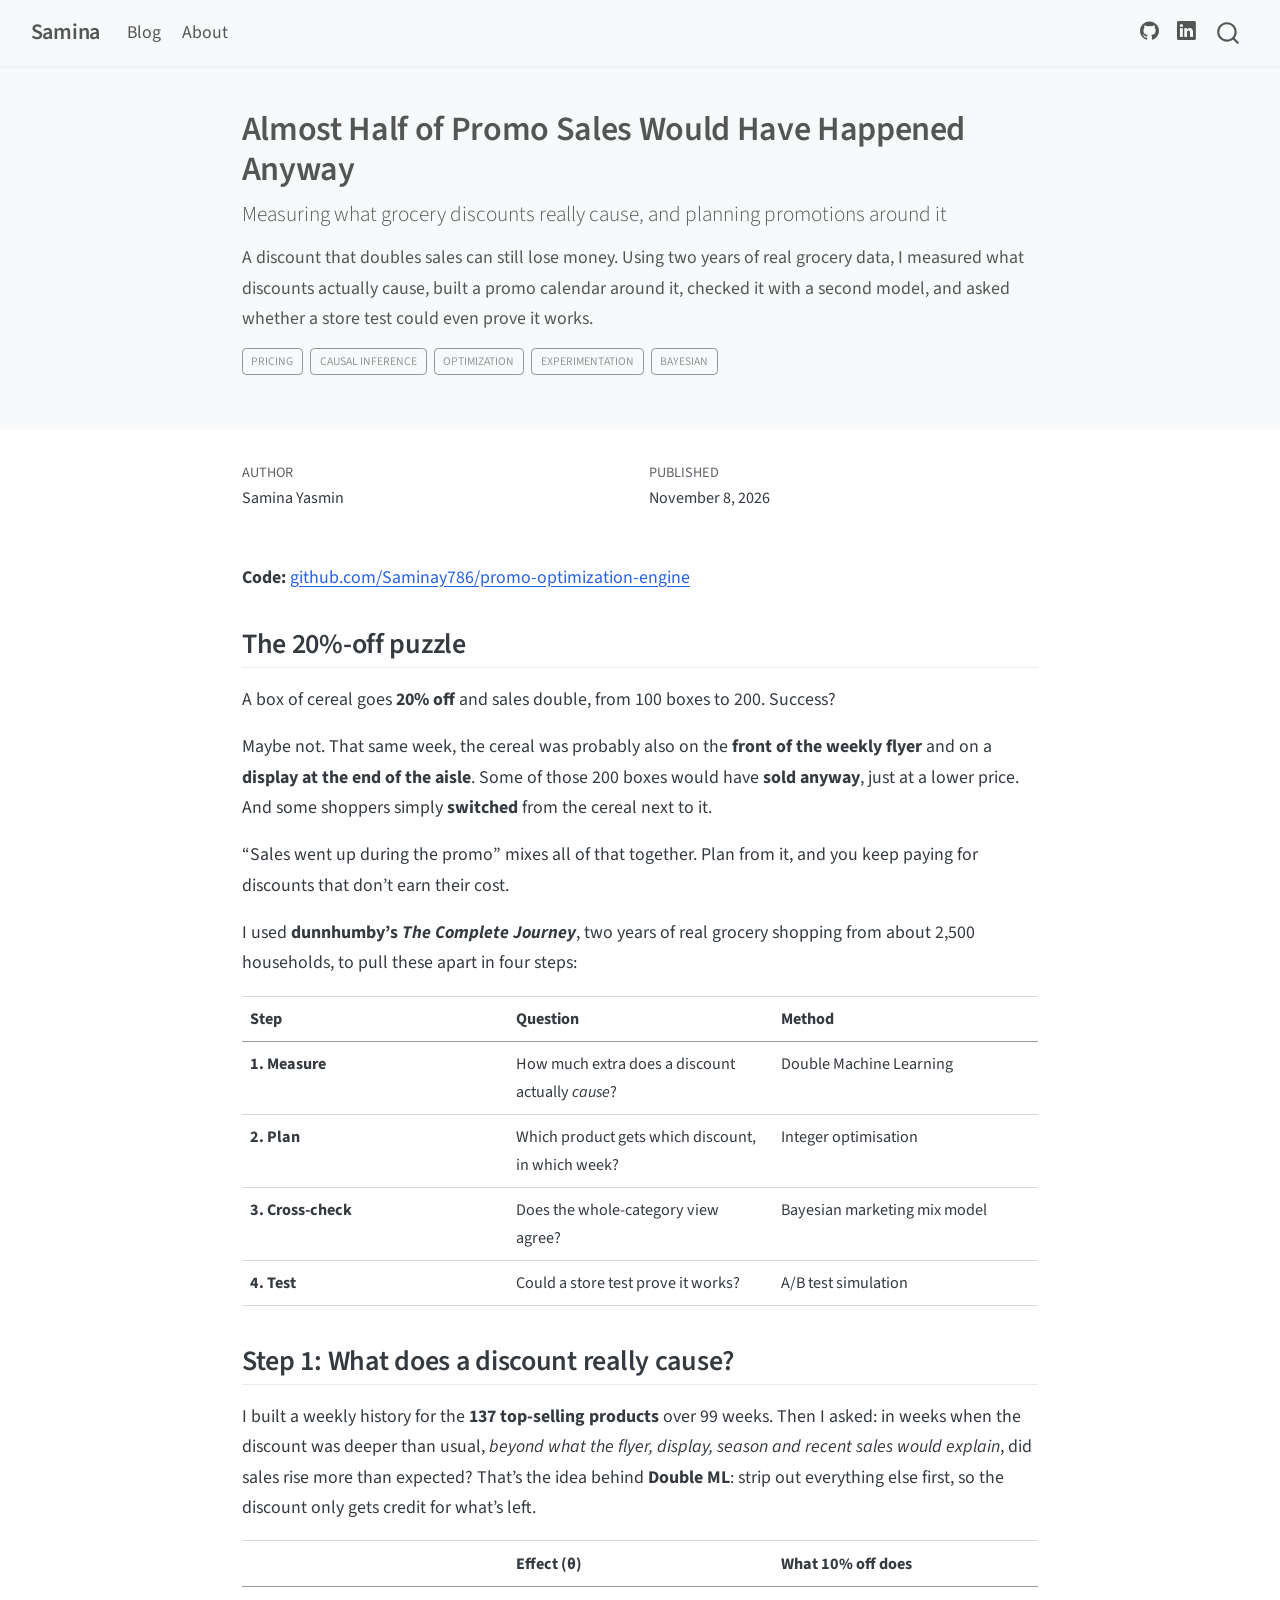
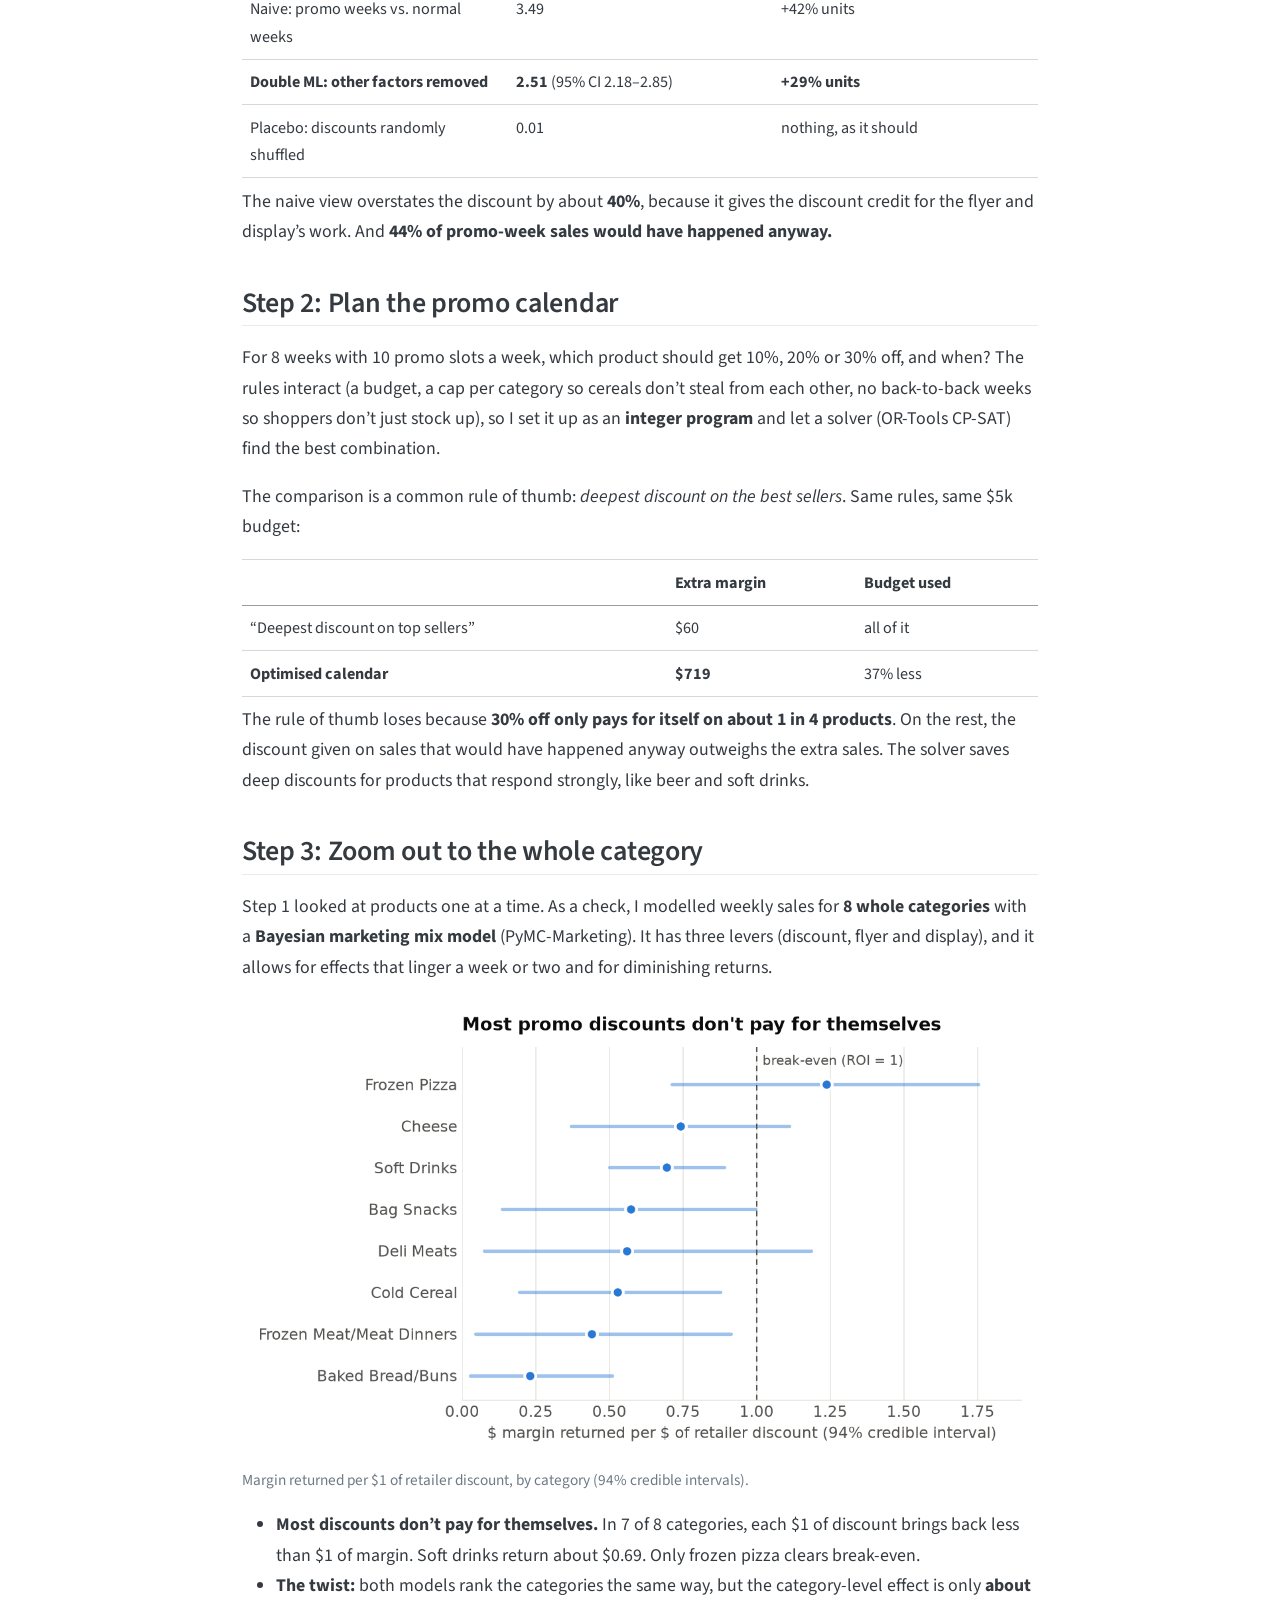
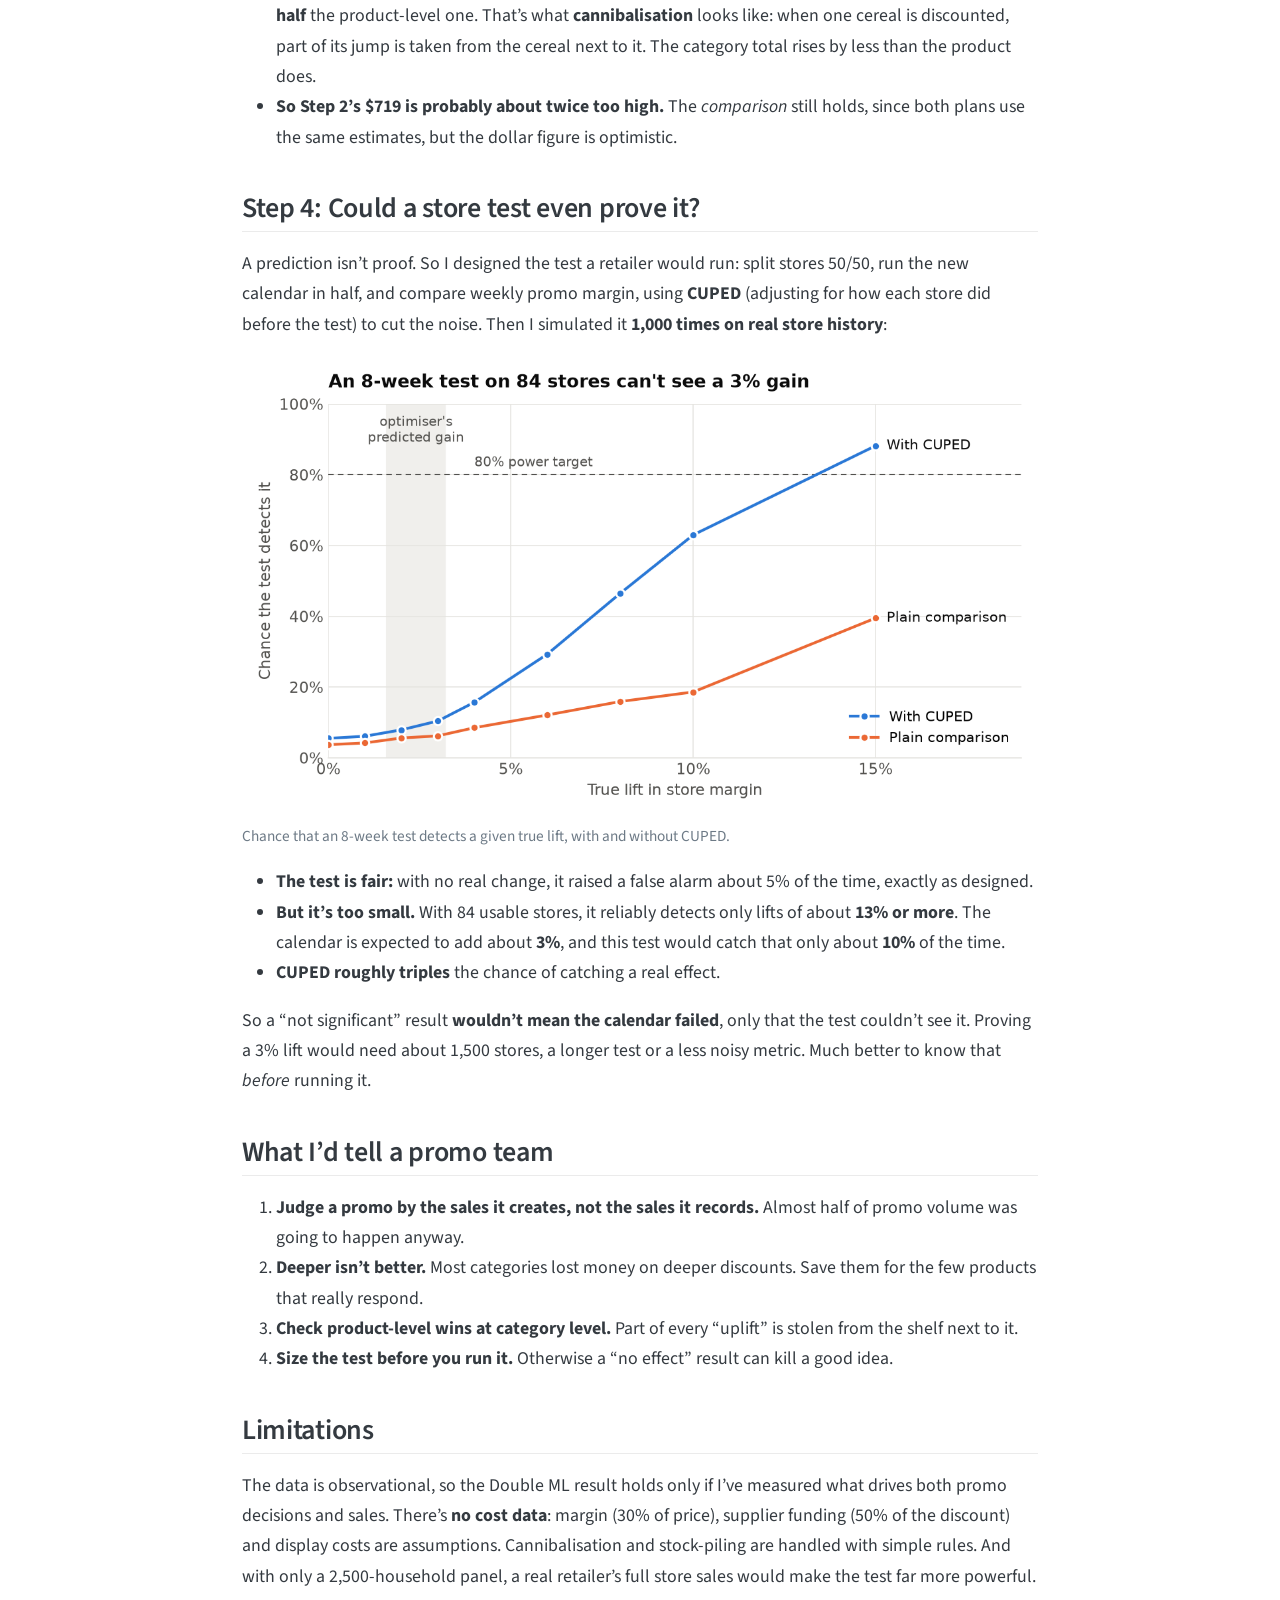
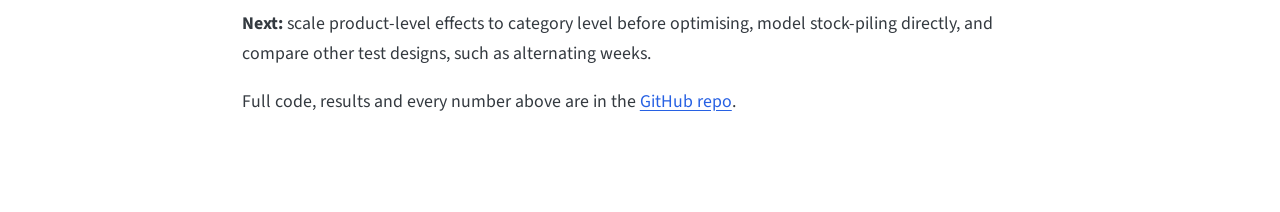
==== posts/2026-11-08-promo-sales-that-would-happen-anyway/index.html @ 78a58032 "Built site for gh-pages" ====
<!DOCTYPE html>
<html xmlns="http://www.w3.org/1999/xhtml" lang="en" xml:lang="en"><head>

<meta charset="utf-8">
<meta name="generator" content="quarto-1.11.9">

<meta name="viewport" content="width=device-width, initial-scale=1.0, user-scalable=yes">

<meta name="author" content="Samina Yasmin">
<meta name="dcterms.date" content="2026-11-08">
<meta name="description" content="A discount that doubles sales can still lose money. Using two years of real grocery data, I measured what discounts actually cause, built a promo calendar around it, checked it with a second model, and asked whether a store test could even prove it works.">

<title>Almost Half of Promo Sales Would Have Happened Anyway – Samina</title>
<style>
/* Default styles provided by pandoc.
** See https://pandoc.org/MANUAL.html#variables-for-html for config info.
*/
span.smallcaps{font-variant: small-caps;}
div.columns{display: flex; gap: 1.5em;}
div.column{flex: auto;}
@media screen {
div.columns{gap: min(4vw, 1.5em);}
div.column{overflow-x: auto;}
}
div.hanging-indent{margin-left: 1.5em; text-indent: -1.5em;}
ul.task-list{list-style: none;}
ul.task-list li input[type="checkbox"] {
  width: 0.8em;
  margin: 0 0.8em 0.2em -1em; /* quarto-specific, see https://github.com/quarto-dev/quarto-cli/issues/4556 */ 
  vertical-align: middle;
}
</style>


<script src="../../site_libs/quarto-nav/quarto-nav.js"></script>
<script src="../../site_libs/quarto-nav/headroom.min.js"></script>
<script src="../../site_libs/clipboard/clipboard.min.js"></script>
<script src="../../site_libs/quarto-search/autocomplete.umd.js"></script>
<script src="../../site_libs/quarto-search/fuse.min.js"></script>
<script src="../../site_libs/quarto-search/quarto-search.js"></script>
<meta name="quarto:offset" content="../../">
<script src="../../site_libs/quarto-html/quarto.js" type="module"></script>
<script src="../../site_libs/quarto-html/tabsets/tabsets.js" type="module"></script>
<script src="../../site_libs/quarto-html/scrollable-regions/scrollable-regions.js" type="module"></script>
<script src="../../site_libs/quarto-html/popper.min.js"></script>
<script src="../../site_libs/quarto-html/tippy.umd.min.js"></script>
<script src="../../site_libs/quarto-html/anchor.min.js"></script>
<link href="../../site_libs/quarto-html/tippy.css" rel="stylesheet">
<link href="../../site_libs/quarto-html/quarto-syntax-highlighting-63b5708e65d6cd79cd7618c58d0c21e7.css" rel="stylesheet" id="quarto-text-highlighting-styles">
<script src="../../site_libs/bootstrap/bootstrap.min.js"></script>
<link href="../../site_libs/bootstrap/bootstrap-icons.css" rel="stylesheet">
<link href="../../site_libs/bootstrap/bootstrap-48eea8e06ff06eb442a2daacfce5ac08.min.css" rel="stylesheet" append-hash="true" id="quarto-bootstrap" data-mode="light">
<script id="quarto-search-options" type="application/json">{
  "location": "navbar",
  "copy-button": false,
  "collapse-after": 3,
  "panel-placement": "end",
  "type": "overlay",
  "limit": 50,
  "keyboard-shortcut": [
    "f",
    "/",
    "s"
  ],
  "show-item-context": false,
  "language": {
    "search-no-results-text": "No results",
    "search-matching-documents-text": "matching documents",
    "search-copy-link-title": "Copy link to search",
    "search-hide-matches-text": "Hide additional matches",
    "search-more-match-text": "more match in this document",
    "search-more-matches-text": "more matches in this document",
    "search-clear-button-title": "Clear",
    "search-text-placeholder": "",
    "search-detached-cancel-button-title": "Cancel",
    "search-submit-button-title": "Submit",
    "search-label": "Search"
  }
}</script>


<link rel="stylesheet" href="../../styles.css">
</head>

<body class="nav-fixed fullcontent quarto-light"><a id="quarto-skip-link" class="visually-hidden-focusable" href="#quarto-document-content">Skip to main content</a>

<div id="quarto-search-results"></div>
  <header id="quarto-header" class="headroom fixed-top quarto-banner">
    <nav class="navbar navbar-expand-lg " data-bs-theme="dark" aria-label="Site">
      <div class="navbar-container container-fluid">
      <div class="navbar-brand-container mx-auto">
    <a class="navbar-brand" href="../../index.html">
    <span class="navbar-title">Samina</span>
    </a>
  </div>
          <button class="navbar-toggler" type="button" data-bs-toggle="collapse" data-bs-target="#navbarCollapse" aria-controls="navbarCollapse" aria-expanded="false" aria-label="Toggle navigation" onclick="if (window.quartoToggleHeadroom) { window.quartoToggleHeadroom(); }">
  <span class="navbar-toggler-icon"></span>
</button>
          <div class="collapse navbar-collapse" id="navbarCollapse">
            <ul class="navbar-nav navbar-nav-scroll me-auto">
  <li class="nav-item">
    <a class="nav-link" href="../../index.html"> 
<span class="menu-text">Blog</span></a>
  </li>  
  <li class="nav-item">
    <a class="nav-link" href="../../about.html"> 
<span class="menu-text">About</span></a>
  </li>  
</ul>
            <ul class="navbar-nav navbar-nav-scroll ms-auto">
  <li class="nav-item compact">
    <a class="nav-link" href="https://github.com/Saminay786"> <i class="bi bi-github" role="img">
</i> 
<span class="menu-text"></span></a>
  </li>  
  <li class="nav-item compact">
    <a class="nav-link" href="https://www.linkedin.com/in/samina-yasmin-800a2614a/"> <i class="bi bi-linkedin" role="img">
</i> 
<span class="menu-text"></span></a>
  </li>  
</ul>
          </div> <!-- /navcollapse -->
            <div class="quarto-navbar-tools">
</div>
            <div id="quarto-search" class="" title="Search"></div>
      </div> <!-- /container-fluid -->
    </nav>
</header>
<!-- content -->
<header id="title-block-header" class="quarto-title-block default page-columns page-full">
  <div class="quarto-title-banner page-columns page-full">
    <div class="quarto-title column-body">
      <h1 class="title">Almost Half of Promo Sales Would Have Happened Anyway</h1>
            <p class="subtitle lead">Measuring what grocery discounts really cause, and planning promotions around it</p>
                  <div>
        <div class="description">
          A discount that doubles sales can still lose money. Using two years of real grocery data, I measured what discounts actually cause, built a promo calendar around it, checked it with a second model, and asked whether a store test could even prove it works.
        </div>
      </div>
                          <div class="quarto-categories">
                <div class="quarto-category">pricing</div>
                <div class="quarto-category">causal inference</div>
                <div class="quarto-category">optimization</div>
                <div class="quarto-category">experimentation</div>
                <div class="quarto-category">Bayesian</div>
              </div>
                  </div>
  </div>
    
  
  <div class="quarto-title-meta">

      <div>
      <div class="quarto-title-meta-heading">Author</div>
      <div class="quarto-title-meta-contents">
               <p>Samina Yasmin </p>
            </div>
    </div>
      
      <div>
      <div class="quarto-title-meta-heading">Published</div>
      <div class="quarto-title-meta-contents">
        <p class="date">November 8, 2026</p>
      </div>
    </div>
    
      
    </div>
    
  
  </header><div id="quarto-content" class="quarto-container page-columns page-rows-contents page-layout-article page-navbar">
<!-- sidebar -->
<!-- margin-sidebar -->
    
<!-- main -->
<main class="content quarto-banner-title-block" id="quarto-document-content" tabindex="-1">





<p><strong>Code:</strong> <a href="https://github.com/Saminay786/promo-optimization-engine">github.com/Saminay786/promo-optimization-engine</a></p>
<section id="the-20-off-puzzle" class="level2">
<h2 class="anchored" data-anchor-id="the-20-off-puzzle">The 20%-off puzzle</h2>
<p>A box of cereal goes <strong>20% off</strong> and sales double, from 100 boxes to 200. Success?</p>
<p>Maybe not. That same week, the cereal was probably also on the <strong>front of the weekly flyer</strong> and on a <strong>display at the end of the aisle</strong>. Some of those 200 boxes would have <strong>sold anyway</strong>, just at a lower price. And some shoppers simply <strong>switched</strong> from the cereal next to it.</p>
<p>“Sales went up during the promo” mixes all of that together. Plan from it, and you keep paying for discounts that don’t earn their cost.</p>
<p>I used <strong>dunnhumby’s <em>The Complete Journey</em></strong>, two years of real grocery shopping from about 2,500 households, to pull these apart in four steps:</p>
<table class="caption-top table">
<colgroup>
<col style="width: 33%">
<col style="width: 33%">
<col style="width: 33%">
</colgroup>
<thead>
<tr class="header">
<th>Step</th>
<th>Question</th>
<th>Method</th>
</tr>
</thead>
<tbody>
<tr class="odd">
<td><strong>1. Measure</strong></td>
<td>How much extra does a discount actually <em>cause</em>?</td>
<td>Double Machine Learning</td>
</tr>
<tr class="even">
<td><strong>2. Plan</strong></td>
<td>Which product gets which discount, in which week?</td>
<td>Integer optimisation</td>
</tr>
<tr class="odd">
<td><strong>3. Cross-check</strong></td>
<td>Does the whole-category view agree?</td>
<td>Bayesian marketing mix model</td>
</tr>
<tr class="even">
<td><strong>4. Test</strong></td>
<td>Could a store test prove it works?</td>
<td>A/B test simulation</td>
</tr>
</tbody>
</table>
</section>
<section id="step-1-what-does-a-discount-really-cause" class="level2">
<h2 class="anchored" data-anchor-id="step-1-what-does-a-discount-really-cause">Step 1: What does a discount really cause?</h2>
<p>I built a weekly history for the <strong>137 top-selling products</strong> over 99 weeks. Then I asked: in weeks when the discount was deeper than usual, <em>beyond what the flyer, display, season and recent sales would explain</em>, did sales rise more than expected? That’s the idea behind <strong>Double ML</strong>: strip out everything else first, so the discount only gets credit for what’s left.</p>
<table class="caption-top table">
<colgroup>
<col style="width: 33%">
<col style="width: 33%">
<col style="width: 33%">
</colgroup>
<thead>
<tr class="header">
<th></th>
<th>Effect (θ)</th>
<th>What 10% off does</th>
</tr>
</thead>
<tbody>
<tr class="odd">
<td>Naive: promo weeks vs.&nbsp;normal weeks</td>
<td>3.49</td>
<td>+42% units</td>
</tr>
<tr class="even">
<td><strong>Double ML: other factors removed</strong></td>
<td><strong>2.51</strong> (95% CI 2.18–2.85)</td>
<td><strong>+29% units</strong></td>
</tr>
<tr class="odd">
<td>Placebo: discounts randomly shuffled</td>
<td>0.01</td>
<td>nothing, as it should</td>
</tr>
</tbody>
</table>
<p>The naive view overstates the discount by about <strong>40%</strong>, because it gives the discount credit for the flyer and display’s work. And <strong>44% of promo-week sales would have happened anyway.</strong></p>
</section>
<section id="step-2-plan-the-promo-calendar" class="level2">
<h2 class="anchored" data-anchor-id="step-2-plan-the-promo-calendar">Step 2: Plan the promo calendar</h2>
<p>For 8 weeks with 10 promo slots a week, which product should get 10%, 20% or 30% off, and when? The rules interact (a budget, a cap per category so cereals don’t steal from each other, no back-to-back weeks so shoppers don’t just stock up), so I set it up as an <strong>integer program</strong> and let a solver (OR-Tools CP-SAT) find the best combination.</p>
<p>The comparison is a common rule of thumb: <em>deepest discount on the best sellers</em>. Same rules, same $5k budget:</p>
<table class="caption-top table">
<thead>
<tr class="header">
<th></th>
<th>Extra margin</th>
<th>Budget used</th>
</tr>
</thead>
<tbody>
<tr class="odd">
<td>“Deepest discount on top sellers”</td>
<td>$60</td>
<td>all of it</td>
</tr>
<tr class="even">
<td><strong>Optimised calendar</strong></td>
<td><strong>$719</strong></td>
<td>37% less</td>
</tr>
</tbody>
</table>
<p>The rule of thumb loses because <strong>30% off only pays for itself on about 1 in 4 products</strong>. On the rest, the discount given on sales that would have happened anyway outweighs the extra sales. The solver saves deep discounts for products that respond strongly, like beer and soft drinks.</p>
</section>
<section id="step-3-zoom-out-to-the-whole-category" class="level2">
<h2 class="anchored" data-anchor-id="step-3-zoom-out-to-the-whole-category">Step 3: Zoom out to the whole category</h2>
<p>Step 1 looked at products one at a time. As a check, I modelled weekly sales for <strong>8 whole categories</strong> with a <strong>Bayesian marketing mix model</strong> (PyMC-Marketing). It has three levers (discount, flyer and display), and it allows for effects that linger a week or two and for diminishing returns.</p>
<div class="quarto-figure quarto-figure-center">
<figure class="figure">
<p><img src="discount-roi.png" class="img-fluid figure-img" alt="Dot-and-interval chart of discount ROI for 8 grocery categories. Only frozen pizza has a mean above the break-even line of 1 (1.24); the others range from 0.23 for bread to 0.74 for cheese."></p>
<figcaption>Margin returned per $1 of retailer discount, by category (94% credible intervals).</figcaption>
</figure>
</div>
<ul>
<li><strong>Most discounts don’t pay for themselves.</strong> In 7 of 8 categories, each $1 of discount brings back less than $1 of margin. Soft drinks return about $0.69. Only frozen pizza clears break-even.</li>
<li><strong>The twist:</strong> both models rank the categories the same way, but the category-level effect is only <strong>about half</strong> the product-level one. That’s what <strong>cannibalisation</strong> looks like: when one cereal is discounted, part of its jump is taken from the cereal next to it. The category total rises by less than the product does.</li>
<li><strong>So Step 2’s $719 is probably about twice too high.</strong> The <em>comparison</em> still holds, since both plans use the same estimates, but the dollar figure is optimistic.</li>
</ul>
</section>
<section id="step-4-could-a-store-test-even-prove-it" class="level2">
<h2 class="anchored" data-anchor-id="step-4-could-a-store-test-even-prove-it">Step 4: Could a store test even prove it?</h2>
<p>A prediction isn’t proof. So I designed the test a retailer would run: split stores 50/50, run the new calendar in half, and compare weekly promo margin, using <strong>CUPED</strong> (adjusting for how each store did before the test) to cut the noise. Then I simulated it <strong>1,000 times on real store history</strong>:</p>
<div class="quarto-figure quarto-figure-center">
<figure class="figure">
<p><img src="test-power.png" class="img-fluid figure-img" alt="Line chart of test power versus true lift. With CUPED, power rises from 5% at no lift to 63% at 10% and 88% at 15%; without CUPED it only reaches 40% at 15%. The optimiser's predicted gain of 1.6 to 3.2% sits where power is about 10%."></p>
<figcaption>Chance that an 8-week test detects a given true lift, with and without CUPED.</figcaption>
</figure>
</div>
<ul>
<li><strong>The test is fair:</strong> with no real change, it raised a false alarm about 5% of the time, exactly as designed.</li>
<li><strong>But it’s too small.</strong> With 84 usable stores, it reliably detects only lifts of about <strong>13% or more</strong>. The calendar is expected to add about <strong>3%</strong>, and this test would catch that only about <strong>10%</strong> of the time.</li>
<li><strong>CUPED roughly triples</strong> the chance of catching a real effect.</li>
</ul>
<p>So a “not significant” result <strong>wouldn’t mean the calendar failed</strong>, only that the test couldn’t see it. Proving a 3% lift would need about 1,500 stores, a longer test or a less noisy metric. Much better to know that <em>before</em> running it.</p>
</section>
<section id="what-id-tell-a-promo-team" class="level2">
<h2 class="anchored" data-anchor-id="what-id-tell-a-promo-team">What I’d tell a promo team</h2>
<ol type="1">
<li><strong>Judge a promo by the sales it creates, not the sales it records.</strong> Almost half of promo volume was going to happen anyway.</li>
<li><strong>Deeper isn’t better.</strong> Most categories lost money on deeper discounts. Save them for the few products that really respond.</li>
<li><strong>Check product-level wins at category level.</strong> Part of every “uplift” is stolen from the shelf next to it.</li>
<li><strong>Size the test before you run it.</strong> Otherwise a “no effect” result can kill a good idea.</li>
</ol>
</section>
<section id="limitations" class="level2">
<h2 class="anchored" data-anchor-id="limitations">Limitations</h2>
<p>The data is observational, so the Double ML result holds only if I’ve measured what drives both promo decisions and sales. There’s <strong>no cost data</strong>: margin (30% of price), supplier funding (50% of the discount) and display costs are assumptions. Cannibalisation and stock-piling are handled with simple rules. And with only a 2,500-household panel, a real retailer’s full store sales would make the test far more powerful.</p>
<p><strong>Next:</strong> scale product-level effects to category level before optimising, model stock-piling directly, and compare other test designs, such as alternating weeks.</p>
<p>Full code, results and every number above are in the <a href="https://github.com/Saminay786/promo-optimization-engine">GitHub repo</a>.</p>


</section>

</main> <!-- /main -->
<script id="quarto-html-after-body" type="application/javascript">
  window.document.addEventListener("DOMContentLoaded", function (event) {
    const icon = "";
    const anchorJS = new window.AnchorJS();
    anchorJS.options = {
      placement: 'right',
      icon: icon
    };
    anchorJS.add('.anchored');
    const isCodeAnnotation = (el) => {
      for (const clz of el.classList) {
        if (clz.startsWith('code-annotation-')) {                     
          return true;
        }
      }
      return false;
    }
    const onCopySuccess = function(e) {
      // button target
      const button = e.trigger;
      // don't keep focus
      button.blur();
      // flash "checked"
      button.classList.add('code-copy-button-checked');
      var currentTitle = button.getAttribute("title");
      button.setAttribute("title", "Copied!");
      let tooltip;
      if (window.bootstrap) {
        button.setAttribute("data-bs-toggle", "tooltip");
        button.setAttribute("data-bs-placement", "left");
        button.setAttribute("data-bs-title", "Copied!");
        tooltip = new bootstrap.Tooltip(button, 
          { trigger: "manual", 
            customClass: "code-copy-button-tooltip",
            offset: [0, -8]});
        tooltip.show();    
      }
      setTimeout(function() {
        if (tooltip) {
          tooltip.hide();
          button.removeAttribute("data-bs-title");
          button.removeAttribute("data-bs-toggle");
          button.removeAttribute("data-bs-placement");
        }
        button.setAttribute("title", currentTitle);
        button.classList.remove('code-copy-button-checked');
      }, 1000);
      // clear code selection
      e.clearSelection();
    }
    const getTextToCopy = function(trigger) {
      const outerScaffold = trigger.parentElement.cloneNode(true);
      const codeEl = outerScaffold.querySelector('code');
      for (const childEl of codeEl.children) {
        if (isCodeAnnotation(childEl)) {
          childEl.remove();
        }
      }
      return codeEl.innerText;
    }
    const clipboard = new window.ClipboardJS('.code-copy-button:not([data-in-quarto-modal])', {
      text: getTextToCopy
    });
    clipboard.on('success', onCopySuccess);
    if (window.document.getElementById('quarto-embedded-source-code-modal')) {
      const clipboardModal = new window.ClipboardJS('.code-copy-button[data-in-quarto-modal]', {
        text: getTextToCopy,
        container: window.document.getElementById('quarto-embedded-source-code-modal')
      });
      clipboardModal.on('success', onCopySuccess);
    }
      var localhostRegex = new RegExp(/^(?:http|https):\/\/localhost\:?[0-9]*\//);
      var mailtoRegex = new RegExp(/^mailto:/);
        var filterRegex = new RegExp("https:\/\/saminay786\.github\.io");
      var isInternal = (href) => {
          return filterRegex.test(href) || localhostRegex.test(href) || mailtoRegex.test(href);
      }
      // Inspect non-navigation links and adorn them if external
      window.quartoDecorateExternalLinks = function (root) {
     var links = (root || window.document).querySelectorAll('a[href]:not(.nav-link):not(.navbar-brand):not(.toc-action):not(.sidebar-link):not(.sidebar-item-toggle):not(.pagination-link):not(.no-external):not([aria-hidden]):not(.dropdown-item):not(.quarto-navigation-tool):not(.about-link)');
      for (var i=0; i<links.length; i++) {
        const link = links[i];
        if (!isInternal(link.href)) {
          // undo the damage that might have been done by quarto-nav.js in the case of
          // links that we want to consider external
          if (link.dataset.originalHref !== undefined) {
            link.href = link.dataset.originalHref;
          }
          if (!link.classList.contains('no-external-icon')) {
          }
        }
      }
      };
      window.quartoDecorateExternalLinks(window.document);
    // Esc closes the popup (WCAG 1.4.13) and focus leaving both trigger and
    // popup closes it (WCAG 2.4.11); tippy handles neither for interactive popups.
    const hideOnEscAndFocusOut = {
      name: 'hideOnEscAndFocusOut',
      defaultValue: true,
      fn(instance) {
        const dismiss = () => {
          // A show scheduled by the trigger delay would otherwise reopen it
          instance.clearDelayTimeouts();
          instance.hide();
        };
        const onKeyDown = (event) => {
          if (event.key !== 'Escape') {
            return;
          }
          // Keep Esc from also reaching page handlers (e.g. reveal.js overview),
          // except an open reveal.js slide menu, which Esc should close too.
          // The menu handles keys only when its keyboard option is on.
          const menuHandlesEsc = window.Reveal?.getPlugin?.('menu')?.isOpen() &&
            window.Reveal.getConfig().menu?.keyboard !== false;
          if (!menuHandlesEsc) {
            event.stopPropagation();
          }
          if (instance.popper.contains(window.document.activeElement)) {
            // Disabled while refocusing so the focus trigger does not reopen it
            instance.disable();
            instance.reference.focus();
            instance.enable();
          }
          dismiss();
        };
        const onFocusOut = (event) => {
          const target = event.relatedTarget;
          if (target && !instance.reference.contains(target) &&
              !instance.popper.contains(target)) {
            dismiss();
          }
        };
        // On the trigger too: a click trigger (code-annotations: select) has no
        // blur handling. Attached for the instance's lifetime so leaving the
        // trigger also cancels a show still pending on the trigger delay.
        instance.reference.addEventListener('focusout', onFocusOut);
        return {
          onShow() {
            window.document.addEventListener('keydown', onKeyDown, true);
            instance.popper.addEventListener('focusout', onFocusOut);
          },
          onHide() {
            window.document.removeEventListener('keydown', onKeyDown, true);
            instance.popper.removeEventListener('focusout', onFocusOut);
          },
          onDestroy() {
            instance.reference.removeEventListener('focusout', onFocusOut);
          },
        };
      },
    };
    function tippyHover(el, contentFn, onTriggerFn, onUntriggerFn) {
      const config = {
        allowHTML: true,
        maxWidth: 500,
        delay: 100,
        arrow: false,
        appendTo: function(el) {
            return el.parentElement;
        },
        interactive: true,
        interactiveBorder: 10,
        theme: 'quarto',
        placement: 'bottom-start',
        plugins: [hideOnEscAndFocusOut],
      };
      if (contentFn) {
        config.content = contentFn;
      }
      if (onTriggerFn) {
        config.onTrigger = onTriggerFn;
      }
      if (onUntriggerFn) {
        config.onUntrigger = onUntriggerFn;
      }
      window.tippy(el, config); 
    }
    const noterefs = window.document.querySelectorAll('a[role="doc-noteref"]');
    for (var i=0; i<noterefs.length; i++) {
      const ref = noterefs[i];
      tippyHover(ref, function() {
        // use id or data attribute instead here
        let href = ref.getAttribute('data-footnote-href') || ref.getAttribute('href');
        try { href = new URL(href).hash; } catch {}
        const id = href.replace(/^#\/?/, "");
        const note = window.document.getElementById(id);
        if (note) {
          return note.innerHTML;
        } else {
          return "";
        }
      });
    }
    const xrefs = window.document.querySelectorAll('a.quarto-xref');
    const processXRef = (id, note) => {
      // Strip column container classes
      const stripColumnClz = (el) => {
        el.classList.remove("page-full", "page-columns");
        if (el.children) {
          for (const child of el.children) {
            stripColumnClz(child);
          }
        }
      }
      stripColumnClz(note)
      if (id === null || id.startsWith('sec-')) {
        // Special case sections, only their first couple elements
        const container = document.createElement("div");
        if (note.children && note.children.length > 2) {
          container.appendChild(note.children[0].cloneNode(true));
          for (let i = 1; i < note.children.length; i++) {
            const child = note.children[i];
            if (child.tagName === "P" && child.innerText === "") {
              continue;
            } else {
              container.appendChild(child.cloneNode(true));
              break;
            }
          }
          if (window.Quarto?.typesetMath) {
            window.Quarto.typesetMath(container);
          }
          return container.innerHTML
        } else {
          if (window.Quarto?.typesetMath) {
            window.Quarto.typesetMath(note);
          }
          return note.innerHTML;
        }
      } else {
        // Remove any anchor links if they are present
        const anchorLink = note.querySelector('a.anchorjs-link');
        if (anchorLink) {
          anchorLink.remove();
        }
        if (window.Quarto?.typesetMath) {
          window.Quarto.typesetMath(note);
        }
        if (note.classList.contains("callout")) {
          return note.outerHTML;
        } else {
          return note.innerHTML;
        }
      }
    }
    for (var i=0; i<xrefs.length; i++) {
      const xref = xrefs[i];
      tippyHover(xref, undefined, function(instance) {
        instance.disable();
        let url = xref.getAttribute('href');
        let hash = undefined; 
        if (url.startsWith('#')) {
          hash = url;
        } else {
          try { hash = new URL(url).hash; } catch {}
        }
        if (hash) {
          const id = hash.replace(/^#\/?/, "");
          const note = window.document.getElementById(id);
          if (note !== null) {
            try {
              const html = processXRef(id, note.cloneNode(true));
              instance.setContent(html);
            } finally {
              instance.enable();
              instance.show();
            }
          } else {
            // See if we can fetch this
            fetch(url.split('#')[0])
            .then(res => res.text())
            .then(html => {
              const parser = new DOMParser();
              const htmlDoc = parser.parseFromString(html, "text/html");
              const note = htmlDoc.getElementById(id);
              if (note !== null) {
                const html = processXRef(id, note);
                instance.setContent(html);
              } 
            }).finally(() => {
              instance.enable();
              instance.show();
            });
          }
        } else {
          // See if we can fetch a full url (with no hash to target)
          // This is a special case and we should probably do some content thinning / targeting
          fetch(url)
          .then(res => res.text())
          .then(html => {
            const parser = new DOMParser();
            const htmlDoc = parser.parseFromString(html, "text/html");
            const note = htmlDoc.querySelector('main.content');
            if (note !== null) {
              // This should only happen for chapter cross references
              // (since there is no id in the URL)
              // remove the first header
              if (note.children.length > 0 && note.children[0].tagName === "HEADER") {
                note.children[0].remove();
              }
              const html = processXRef(null, note);
              instance.setContent(html);
            } 
          }).finally(() => {
            instance.enable();
            instance.show();
          });
        }
      }, function(instance) {
      });
    }
        let selectedAnnoteEl;
        const selectorForAnnotation = ( cell, annotation) => {
          let cellAttr = 'data-code-cell="' + cell + '"';
          let lineAttr = 'data-code-annotation="' +  annotation + '"';
          const selector = 'span[' + cellAttr + '][' + lineAttr + ']';
          return selector;
        }
        const selectCodeLines = (annoteEl) => {
          const doc = window.document;
          const targetCell = annoteEl.getAttribute("data-target-cell");
          const targetAnnotation = annoteEl.getAttribute("data-target-annotation");
          const annoteSpan = window.document.querySelector(selectorForAnnotation(targetCell, targetAnnotation));
          const lines = annoteSpan.getAttribute("data-code-lines").split(",");
          const lineIds = lines.map((line) => {
            return targetCell + "-" + line;
          })
          // Each band is positioned against its own containing block, which is
          // not the offsetParent of the lines, so place it from client rects.
          const placeBand = (band, firstEl, lastEl, codeBlock) => {
            const container = band.offsetParent;
            if (container === null) {
              return;
            }
            const containerRect = container.getBoundingClientRect();
            // Reveal.js scales slides with a transform, so convert client
            // pixels back to the CSS pixels of the container.
            const scale = containerRect.height / container.offsetHeight || 1;
            const firstRect = firstEl.getBoundingClientRect();
            const lastRect = lastEl.getBoundingClientRect();
            const top = (firstRect.top - containerRect.top) / scale - container.clientTop + container.scrollTop;
            const height = (lastRect.bottom - firstRect.top) / scale;
            band.style.top = top - 2 + "px";
            band.style.height = height + 4 + "px";
            if (codeBlock) {
              // Without the copy button wrapper, the containing block is wider
              // than the code block, so span the code block explicitly.
              const blockRect = codeBlock.getBoundingClientRect();
              band.style.left = (blockRect.left - containerRect.left) / scale - container.clientLeft + container.scrollLeft + "px";
              band.style.width = blockRect.width / scale + "px";
            }
          };
          if (lineIds.length > 0) {
            const el = window.document.getElementById(lineIds[0]);
            const lastEl = window.document.getElementById(lineIds[lineIds.length - 1]);
            const parent = el.parentElement.parentElement;
            // cook up a div (if necessary) and position it
            let div = window.document.getElementById("code-annotation-line-highlight");
            if (div === null) {
              div = window.document.createElement("div");
              div.setAttribute("id", "code-annotation-line-highlight");
              div.style.position = 'absolute';
              parent.appendChild(div);
            }
            placeBand(div, el, lastEl, parent.closest("div.sourceCode") || parent);
            let gutterDiv = window.document.getElementById("code-annotation-line-highlight-gutter");
            if (gutterDiv === null) {
              gutterDiv = window.document.createElement("div");
              gutterDiv.setAttribute("id", "code-annotation-line-highlight-gutter");
              gutterDiv.style.position = 'absolute';
              const codeCell = window.document.getElementById(targetCell);
              const gutter = codeCell.querySelector('.code-annotation-gutter');
              gutter.appendChild(gutterDiv);
            }
            placeBand(gutterDiv, el, lastEl);
            selectedAnnoteEl = annoteEl;
          }
        };
        const unselectCodeLines = () => {
          const elementsIds = ["code-annotation-line-highlight", "code-annotation-line-highlight-gutter"];
          elementsIds.forEach((elId) => {
            const div = window.document.getElementById(elId);
            if (div) {
              div.remove();
            }
          });
          selectedAnnoteEl = undefined;
        };
          // Handle positioning of the toggle
      window.addEventListener(
        "resize",
        throttle(() => {
          elRect = undefined;
          if (selectedAnnoteEl) {
            selectCodeLines(selectedAnnoteEl);
          }
        }, 10)
      );
      function throttle(fn, ms) {
      let throttle = false;
      let timer;
        return (...args) => {
          if(!throttle) { // first call gets through
              fn.apply(this, args);
              throttle = true;
          } else { // all the others get throttled
              if(timer) clearTimeout(timer); // cancel #2
              timer = setTimeout(() => {
                fn.apply(this, args);
                timer = throttle = false;
              }, ms);
          }
        };
      }
        // Attach click handler to the DT
        const annoteDls = window.document.querySelectorAll('dt[data-target-cell]');
        for (const annoteDlNode of annoteDls) {
          annoteDlNode.addEventListener('click', (event) => {
            const clickedEl = event.target;
            if (clickedEl !== selectedAnnoteEl) {
              unselectCodeLines();
              const activeEl = window.document.querySelector('dt[data-target-cell].code-annotation-active');
              if (activeEl) {
                activeEl.classList.remove('code-annotation-active');
              }
              selectCodeLines(clickedEl);
              clickedEl.classList.add('code-annotation-active');
            } else {
              // Unselect the line
              unselectCodeLines();
              clickedEl.classList.remove('code-annotation-active');
            }
          });
        }
    const findCites = (el) => {
      const parentEl = el.parentElement;
      if (parentEl) {
        const cites = parentEl.dataset.cites;
        if (cites) {
          return {
            el,
            cites: cites.split(' ')
          };
        } else {
          return findCites(el.parentElement)
        }
      } else {
        return undefined;
      }
    };
    var bibliorefs = window.document.querySelectorAll('a[role="doc-biblioref"]');
    for (var i=0; i<bibliorefs.length; i++) {
      const ref = bibliorefs[i];
      const citeInfo = findCites(ref);
      if (citeInfo) {
        tippyHover(citeInfo.el, function() {
          var popup = window.document.createElement('div');
          citeInfo.cites.forEach(function(cite) {
            var citeDiv = window.document.createElement('div');
            citeDiv.classList.add('hanging-indent');
            citeDiv.classList.add('csl-entry');
            var biblioDiv = window.document.getElementById('ref-' + cite);
            if (biblioDiv) {
              citeDiv.innerHTML = biblioDiv.innerHTML;
            }
            popup.appendChild(citeDiv);
          });
          return popup.innerHTML;
        });
      }
    }
  });
  </script>
  <script type="application/javascript">
  window.quartoScrollableRegionsLabels = {"code":"Scrollable code","output":"Scrollable output"};
  </script>
</div> <!-- /content -->




</body></html>
---- site_libs/quarto-html/tippy.css ----
.tippy-box[data-animation=fade][data-state=hidden]{opacity:0}[data-tippy-root]{max-width:calc(100vw - 10px)}.tippy-box{position:relative;background-color:#333;color:#fff;border-radius:4px;font-size:14px;line-height:1.4;white-space:normal;outline:0;transition-property:transform,visibility,opacity}.tippy-box[data-placement^=top]>.tippy-arrow{bottom:0}.tippy-box[data-placement^=top]>.tippy-arrow:before{bottom:-7px;left:0;border-width:8px 8px 0;border-top-color:initial;transform-origin:center top}.tippy-box[data-placement^=bottom]>.tippy-arrow{top:0}.tippy-box[data-placement^=bottom]>.tippy-arrow:before{top:-7px;left:0;border-width:0 8px 8px;border-bottom-color:initial;transform-origin:center bottom}.tippy-box[data-placement^=left]>.tippy-arrow{right:0}.tippy-box[data-placement^=left]>.tippy-arrow:before{border-width:8px 0 8px 8px;border-left-color:initial;right:-7px;transform-origin:center left}.tippy-box[data-placement^=right]>.tippy-arrow{left:0}.tippy-box[data-placement^=right]>.tippy-arrow:before{left:-7px;border-width:8px 8px 8px 0;border-right-color:initial;transform-origin:center right}.tippy-box[data-inertia][data-state=visible]{transition-timing-function:cubic-bezier(.54,1.5,.38,1.11)}.tippy-arrow{width:16px;height:16px;color:#333}.tippy-arrow:before{content:"";position:absolute;border-color:transparent;border-style:solid}.tippy-content{position:relative;padding:5px 9px;z-index:1}
---- site_libs/quarto-html/quarto-syntax-highlighting-63b5708e65d6cd79cd7618c58d0c21e7.css ----
/* quarto syntax highlight colors */
:root {
  --quarto-hl-ot-color: #003B4F;
  --quarto-hl-at-color: #657422;
  --quarto-hl-ss-color: #20794D;
  --quarto-hl-an-color: #5E5E5E;
  --quarto-hl-fu-color: #4758AB;
  --quarto-hl-st-color: #20794D;
  --quarto-hl-cf-color: #003B4F;
  --quarto-hl-op-color: #5E5E5E;
  --quarto-hl-er-color: #AD0000;
  --quarto-hl-bn-color: #AD0000;
  --quarto-hl-al-color: #AD0000;
  --quarto-hl-va-color: #111111;
  --quarto-hl-bu-color: inherit;
  --quarto-hl-ex-color: inherit;
  --quarto-hl-pp-color: #AD0000;
  --quarto-hl-in-color: #5E5E5E;
  --quarto-hl-vs-color: #20794D;
  --quarto-hl-wa-color: #5E5E5E;
  --quarto-hl-do-color: #5E5E5E;
  --quarto-hl-im-color: #00769E;
  --quarto-hl-ch-color: #20794D;
  --quarto-hl-dt-color: #AD0000;
  --quarto-hl-fl-color: #AD0000;
  --quarto-hl-co-color: #5E5E5E;
  --quarto-hl-cv-color: #5E5E5E;
  --quarto-hl-cn-color: #8f5902;
  --quarto-hl-sc-color: #5E5E5E;
  --quarto-hl-dv-color: #AD0000;
  --quarto-hl-kw-color: #003B4F;
}

/* other quarto variables */
:root {
  --quarto-font-monospace: SFMono-Regular, Menlo, Monaco, Consolas, "Liberation Mono", "Courier New", monospace;
}

/* syntax highlight based on Pandoc's rules */
pre > code.sourceCode > span {
  color: #003B4F;
}

code.sourceCode > span {
  color: #003B4F;
}

div.sourceCode,
div.sourceCode pre.sourceCode {
  color: #003B4F;
}

/* Normal */
code span {
  color: #003B4F;
}

/* Alert */
code span.al {
  color: #AD0000;
  font-style: inherit;
}

/* Annotation */
code span.an {
  color: #5E5E5E;
  font-style: inherit;
}

/* Attribute */
code span.at {
  color: #657422;
  font-style: inherit;
}

/* BaseN */
code span.bn {
  color: #AD0000;
  font-style: inherit;
}

/* BuiltIn */
code span.bu {
  font-style: inherit;
}

/* ControlFlow */
code span.cf {
  color: #003B4F;
  font-weight: bold;
  font-style: inherit;
}

/* Char */
code span.ch {
  color: #20794D;
  font-style: inherit;
}

/* Constant */
code span.cn {
  color: #8f5902;
  font-style: inherit;
}

/* Comment */
code span.co {
  color: #5E5E5E;
  font-style: inherit;
}

/* CommentVar */
code span.cv {
  color: #5E5E5E;
  font-style: italic;
}

/* Documentation */
code span.do {
  color: #5E5E5E;
  font-style: italic;
}

/* DataType */
code span.dt {
  color: #AD0000;
  font-style: inherit;
}

/* DecVal */
code span.dv {
  color: #AD0000;
  font-style: inherit;
}

/* Error */
code span.er {
  color: #AD0000;
  font-style: inherit;
}

/* Extension */
code span.ex {
  font-style: inherit;
}

/* Float */
code span.fl {
  color: #AD0000;
  font-style: inherit;
}

/* Function */
code span.fu {
  color: #4758AB;
  font-style: inherit;
}

/* Import */
code span.im {
  color: #00769E;
  font-style: inherit;
}

/* Information */
code span.in {
  color: #5E5E5E;
  font-style: inherit;
}

/* Keyword */
code span.kw {
  color: #003B4F;
  font-weight: bold;
  font-style: inherit;
}

/* Operator */
code span.op {
  color: #5E5E5E;
  font-style: inherit;
}

/* Other */
code span.ot {
  color: #003B4F;
  font-style: inherit;
}

/* Preprocessor */
code span.pp {
  color: #AD0000;
  font-style: inherit;
}

/* SpecialChar */
code span.sc {
  color: #5E5E5E;
  font-style: inherit;
}

/* SpecialString */
code span.ss {
  color: #20794D;
  font-style: inherit;
}

/* String */
code span.st {
  color: #20794D;
  font-style: inherit;
}

/* Variable */
code span.va {
  color: #111111;
  font-style: inherit;
}

/* VerbatimString */
code span.vs {
  color: #20794D;
  font-style: inherit;
}

/* Warning */
code span.wa {
  color: #5E5E5E;
  font-style: italic;
}

.prevent-inlining {
  content: "</";
}

/*# sourceMappingURL=054cc16b9e9817627be6994582d2ffb5.css.map */
---- styles.css ----
/* ---- Typography ---- */
body {
  font-size: 1.05rem;
  line-height: 1.7;
}

h1, h2, h3, .navbar-brand {
  font-weight: 600;
  letter-spacing: -0.01em;
}

main h2 {
  margin-top: 2.25rem;
  padding-bottom: 0.3rem;
  border-bottom: 1px solid rgba(0, 0, 0, 0.08);
}

/* ---- Navbar ---- */
.navbar {
  box-shadow: 0 1px 4px rgba(0, 0, 0, 0.08);
}

.navbar-brand {
  font-size: 1.3rem;
}

/* ---- Listings (blog + projects) ---- */
.quarto-grid-item.card {
  border: 1px solid rgba(0, 0, 0, 0.08);
  border-radius: 10px;
  transition: transform 0.15s ease, box-shadow 0.15s ease;
}

.quarto-grid-item.card:hover {
  transform: translateY(-2px);
  box-shadow: 0 6px 18px rgba(0, 0, 0, 0.08);
}

.listing-categories .listing-category,
.quarto-category {
  border-radius: 999px;
  font-size: 0.75rem;
  padding: 0.1rem 0.6rem;
}

/* ---- About page ---- */
.about-entity .about-link {
  border-radius: 6px;
}

/* jolla centres everything; keep the name/subtitle centred but left-align the body text */
.quarto-about-jolla main {
  text-align: left;
  max-width: 720px;
  width: 100%;
}

.quarto-about-jolla main h2 {
  margin-top: 2rem;
}

/* ---- Content ---- */
main table {
  font-size: 0.95rem;
}

.callout {
  border-radius: 6px;
}
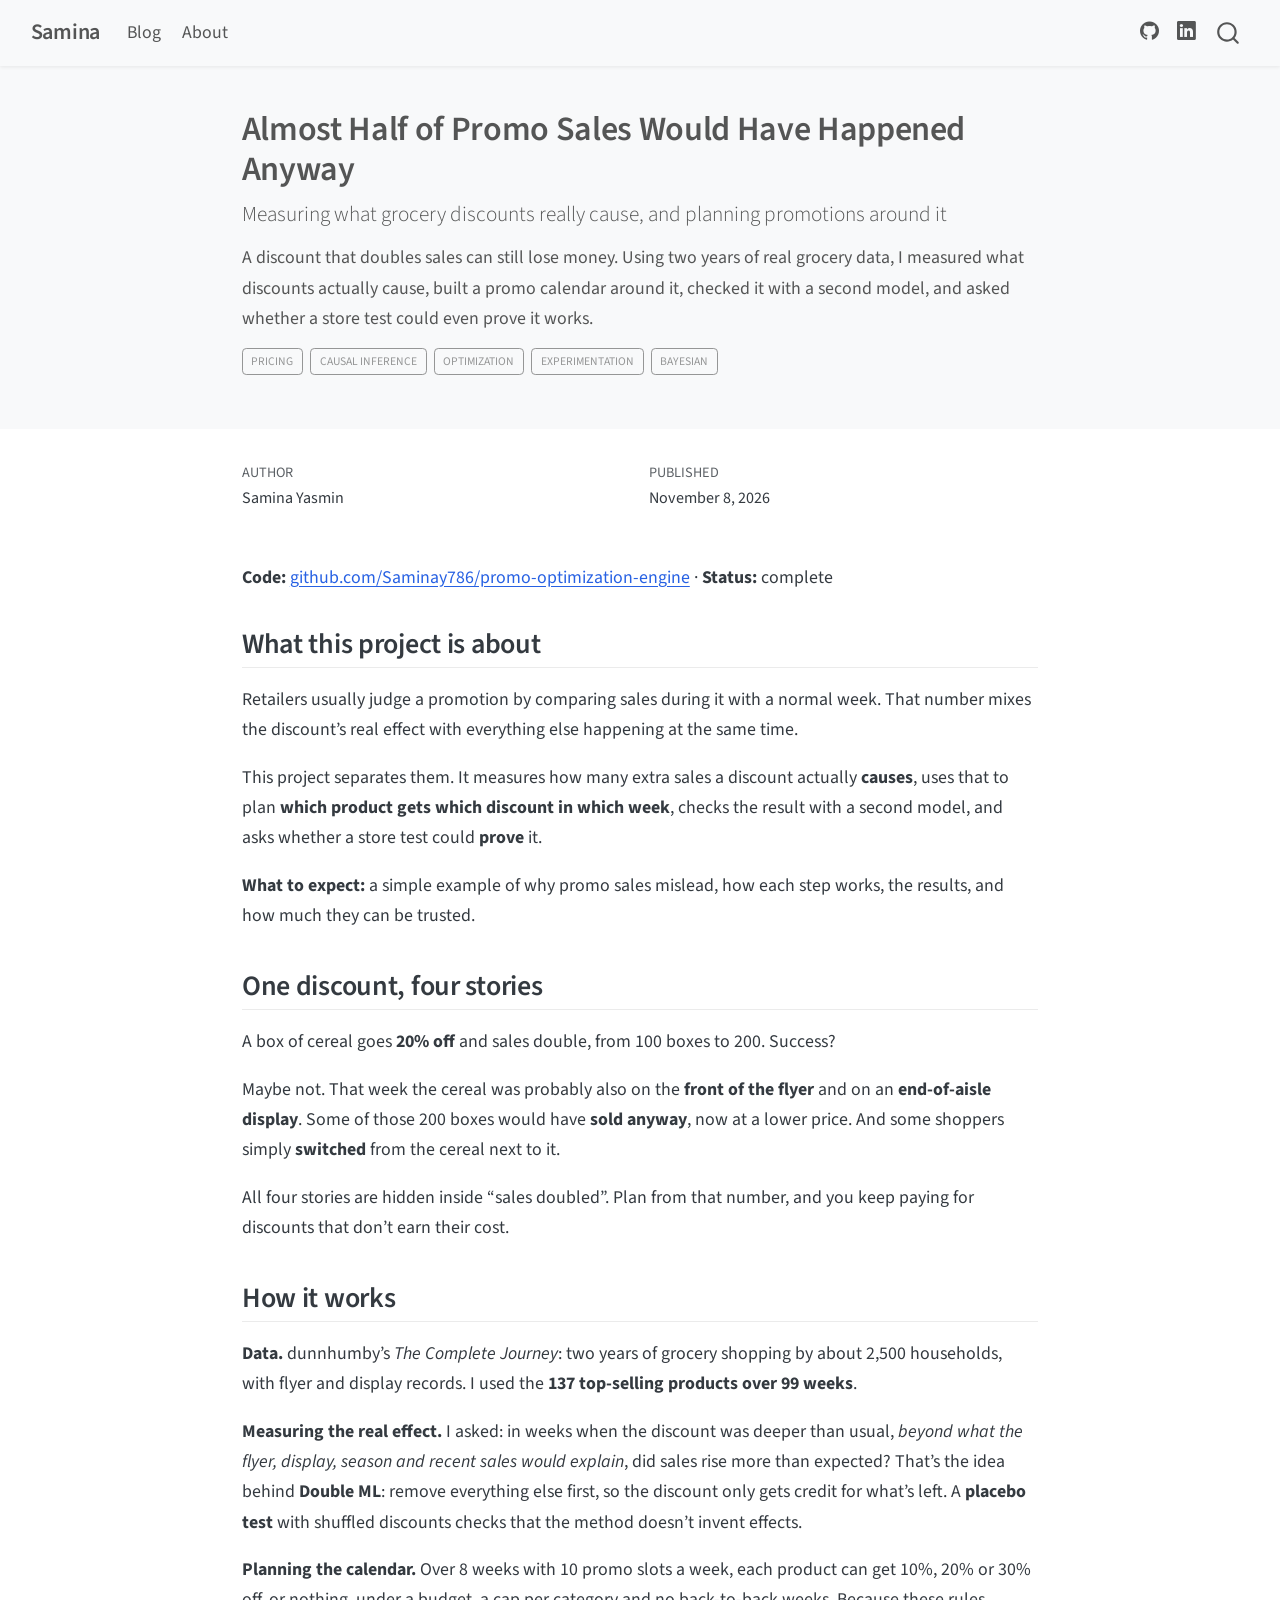
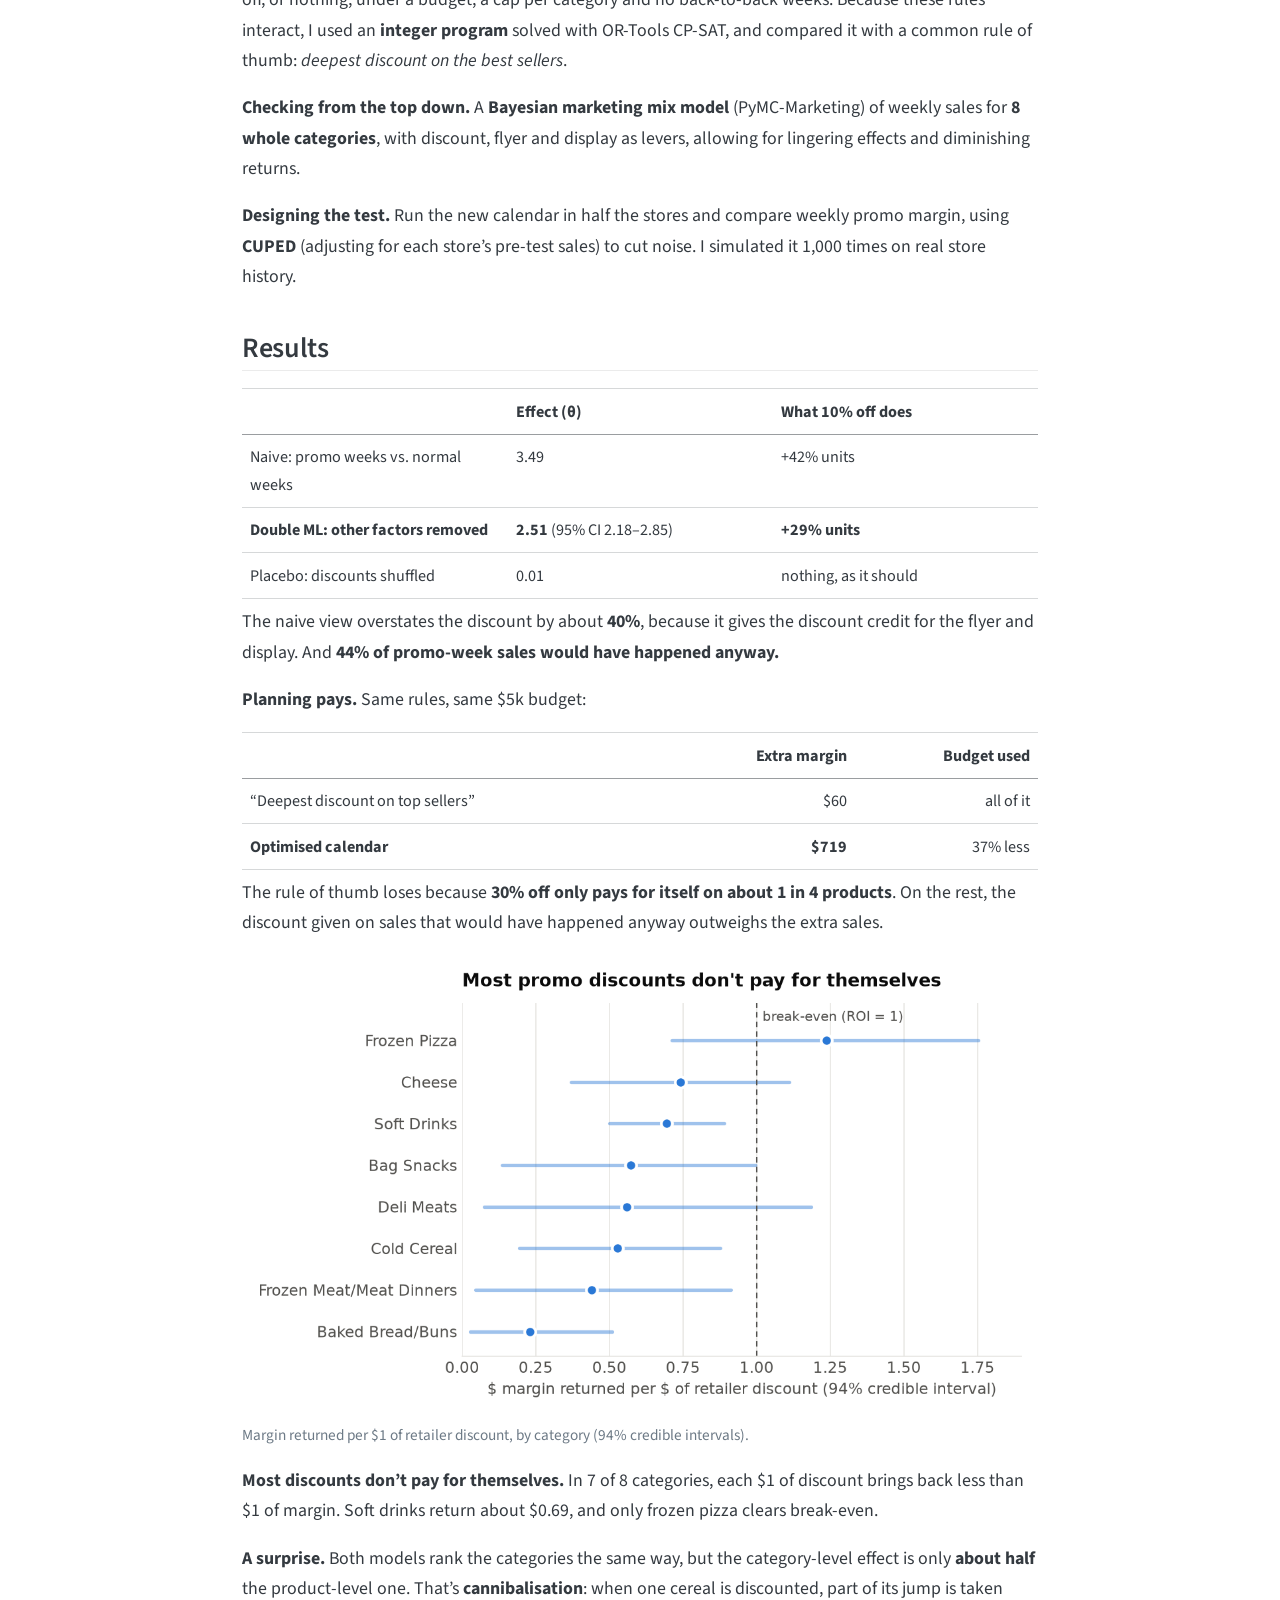
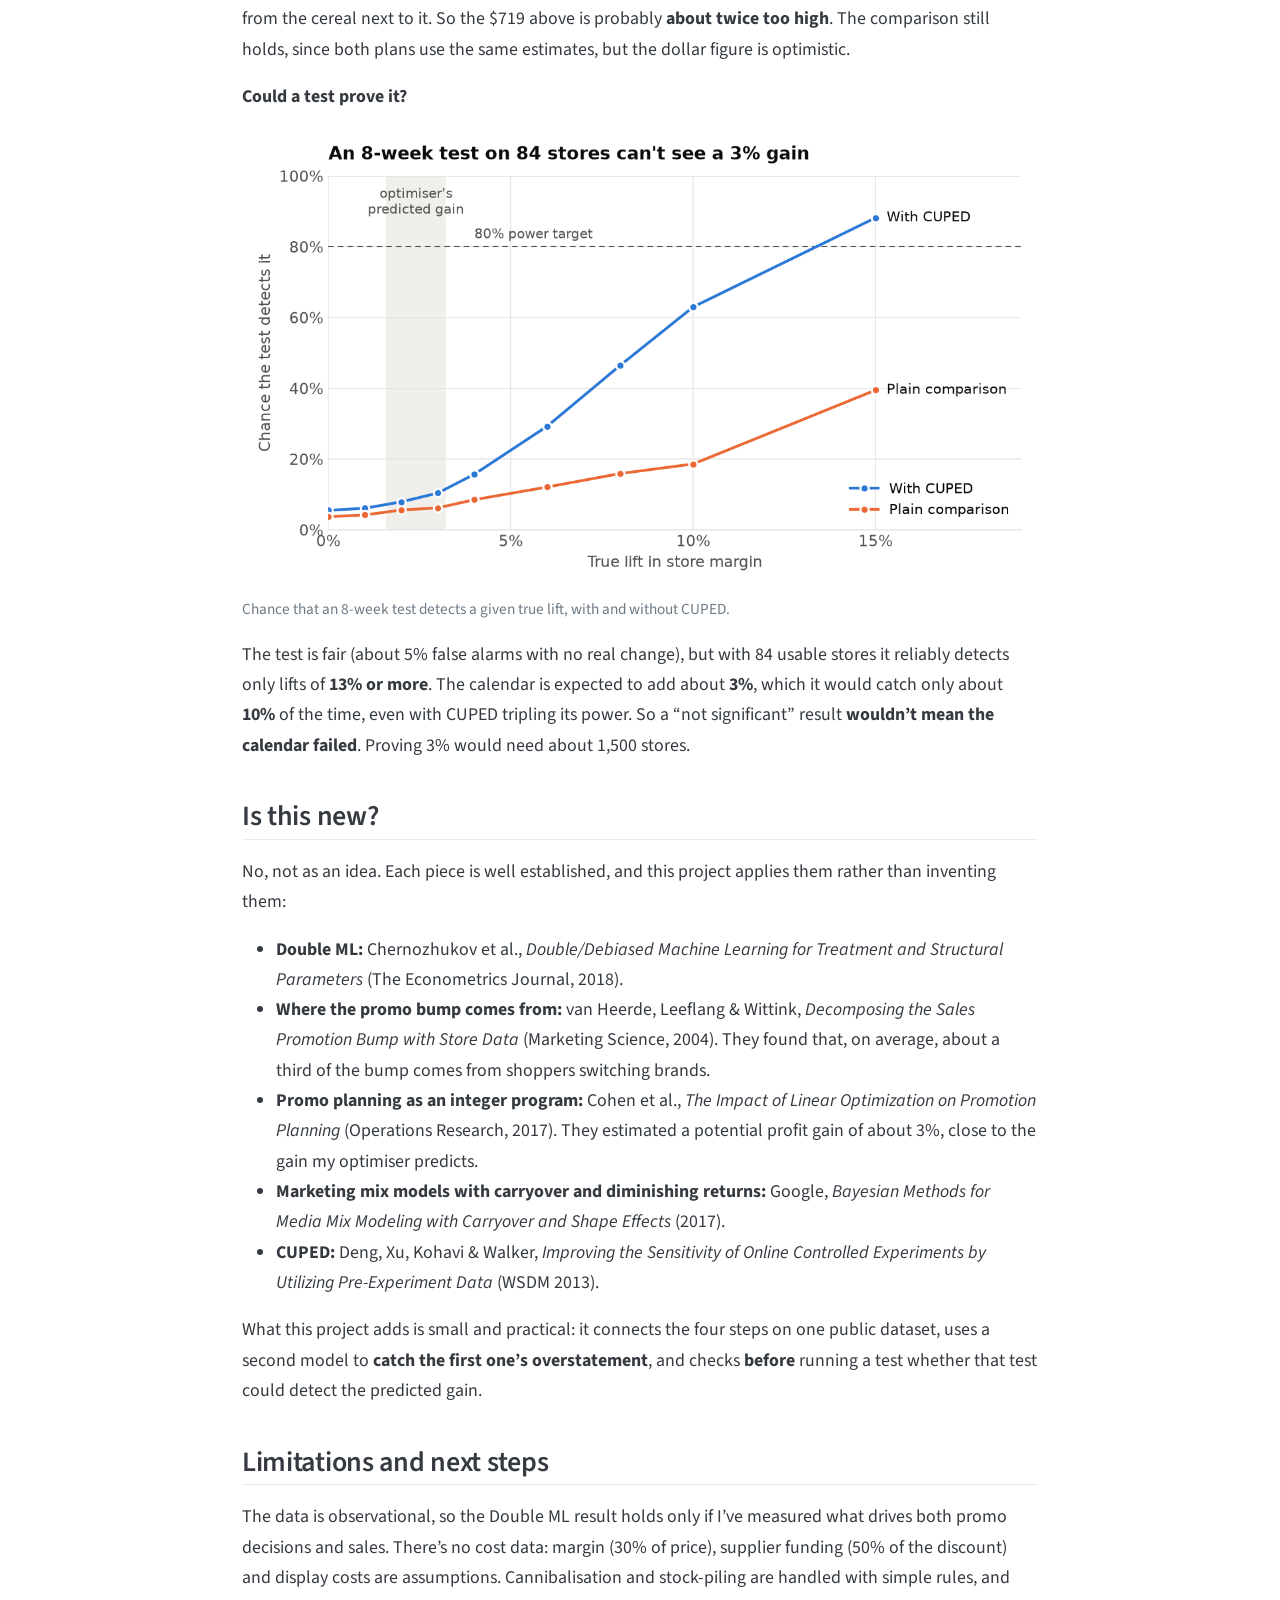
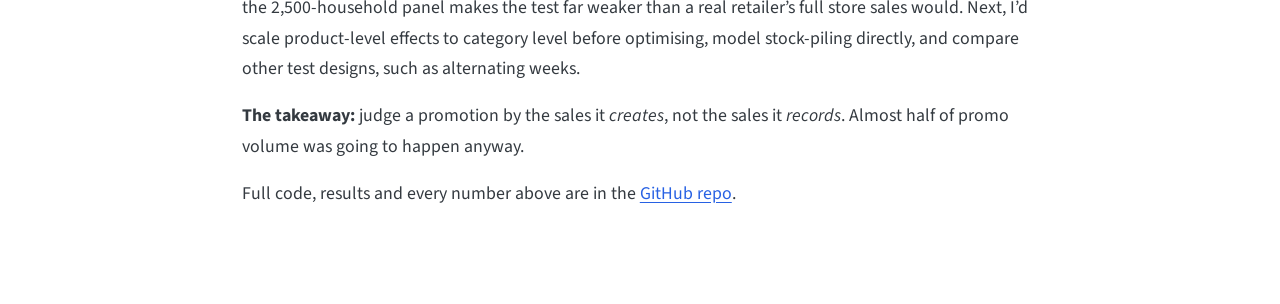
==== commit 967c2d3c: "Built site for gh-pages" ====
--- a/posts/2026-11-08-promo-sales-that-would-happen-anyway/index.html
+++ b/posts/2026-11-08-promo-sales-that-would-happen-anyway/index.html
@@ -179,53 +179,29 @@
 
 
 
-<p><strong>Code:</strong> <a href="https://github.com/Saminay786/promo-optimization-engine">github.com/Saminay786/promo-optimization-engine</a></p>
-<section id="the-20-off-puzzle" class="level2">
-<h2 class="anchored" data-anchor-id="the-20-off-puzzle">The 20%-off puzzle</h2>
+<p><strong>Code:</strong> <a href="https://github.com/Saminay786/promo-optimization-engine">github.com/Saminay786/promo-optimization-engine</a> · <strong>Status:</strong> complete</p>
+<section id="what-this-project-is-about" class="level2">
+<h2 class="anchored" data-anchor-id="what-this-project-is-about">What this project is about</h2>
+<p>Retailers usually judge a promotion by comparing sales during it with a normal week. That number mixes the discount’s real effect with everything else happening at the same time.</p>
+<p>This project separates them. It measures how many extra sales a discount actually <strong>causes</strong>, uses that to plan <strong>which product gets which discount in which week</strong>, checks the result with a second model, and asks whether a store test could <strong>prove</strong> it.</p>
+<p><strong>What to expect:</strong> a simple example of why promo sales mislead, how each step works, the results, and how much they can be trusted.</p>
+</section>
+<section id="one-discount-four-stories" class="level2">
+<h2 class="anchored" data-anchor-id="one-discount-four-stories">One discount, four stories</h2>
 <p>A box of cereal goes <strong>20% off</strong> and sales double, from 100 boxes to 200. Success?</p>
-<p>Maybe not. That same week, the cereal was probably also on the <strong>front of the weekly flyer</strong> and on a <strong>display at the end of the aisle</strong>. Some of those 200 boxes would have <strong>sold anyway</strong>, just at a lower price. And some shoppers simply <strong>switched</strong> from the cereal next to it.</p>
-<p>“Sales went up during the promo” mixes all of that together. Plan from it, and you keep paying for discounts that don’t earn their cost.</p>
-<p>I used <strong>dunnhumby’s <em>The Complete Journey</em></strong>, two years of real grocery shopping from about 2,500 households, to pull these apart in four steps:</p>
-<table class="caption-top table">
-<colgroup>
-<col style="width: 33%">
-<col style="width: 33%">
-<col style="width: 33%">
-</colgroup>
-<thead>
-<tr class="header">
-<th>Step</th>
-<th>Question</th>
-<th>Method</th>
-</tr>
-</thead>
-<tbody>
-<tr class="odd">
-<td><strong>1. Measure</strong></td>
-<td>How much extra does a discount actually <em>cause</em>?</td>
-<td>Double Machine Learning</td>
-</tr>
-<tr class="even">
-<td><strong>2. Plan</strong></td>
-<td>Which product gets which discount, in which week?</td>
-<td>Integer optimisation</td>
-</tr>
-<tr class="odd">
-<td><strong>3. Cross-check</strong></td>
-<td>Does the whole-category view agree?</td>
-<td>Bayesian marketing mix model</td>
-</tr>
-<tr class="even">
-<td><strong>4. Test</strong></td>
-<td>Could a store test prove it works?</td>
-<td>A/B test simulation</td>
-</tr>
-</tbody>
-</table>
+<p>Maybe not. That week the cereal was probably also on the <strong>front of the flyer</strong> and on an <strong>end-of-aisle display</strong>. Some of those 200 boxes would have <strong>sold anyway</strong>, now at a lower price. And some shoppers simply <strong>switched</strong> from the cereal next to it.</p>
+<p>All four stories are hidden inside “sales doubled”. Plan from that number, and you keep paying for discounts that don’t earn their cost.</p>
 </section>
-<section id="step-1-what-does-a-discount-really-cause" class="level2">
-<h2 class="anchored" data-anchor-id="step-1-what-does-a-discount-really-cause">Step 1: What does a discount really cause?</h2>
-<p>I built a weekly history for the <strong>137 top-selling products</strong> over 99 weeks. Then I asked: in weeks when the discount was deeper than usual, <em>beyond what the flyer, display, season and recent sales would explain</em>, did sales rise more than expected? That’s the idea behind <strong>Double ML</strong>: strip out everything else first, so the discount only gets credit for what’s left.</p>
+<section id="how-it-works" class="level2">
+<h2 class="anchored" data-anchor-id="how-it-works">How it works</h2>
+<p><strong>Data.</strong> dunnhumby’s <em>The Complete Journey</em>: two years of grocery shopping by about 2,500 households, with flyer and display records. I used the <strong>137 top-selling products over 99 weeks</strong>.</p>
+<p><strong>Measuring the real effect.</strong> I asked: in weeks when the discount was deeper than usual, <em>beyond what the flyer, display, season and recent sales would explain</em>, did sales rise more than expected? That’s the idea behind <strong>Double ML</strong>: remove everything else first, so the discount only gets credit for what’s left. A <strong>placebo test</strong> with shuffled discounts checks that the method doesn’t invent effects.</p>
+<p><strong>Planning the calendar.</strong> Over 8 weeks with 10 promo slots a week, each product can get 10%, 20% or 30% off, or nothing, under a budget, a cap per category and no back-to-back weeks. Because these rules interact, I used an <strong>integer program</strong> solved with OR-Tools CP-SAT, and compared it with a common rule of thumb: <em>deepest discount on the best sellers</em>.</p>
+<p><strong>Checking from the top down.</strong> A <strong>Bayesian marketing mix model</strong> (PyMC-Marketing) of weekly sales for <strong>8 whole categories</strong>, with discount, flyer and display as levers, allowing for lingering effects and diminishing returns.</p>
+<p><strong>Designing the test.</strong> Run the new calendar in half the stores and compare weekly promo margin, using <strong>CUPED</strong> (adjusting for each store’s pre-test sales) to cut noise. I simulated it 1,000 times on real store history.</p>
+</section>
+<section id="results" class="level2">
+<h2 class="anchored" data-anchor-id="results">Results</h2>
 <table class="caption-top table">
 <colgroup>
 <col style="width: 33%">
@@ -251,85 +227,69 @@
 <td><strong>+29% units</strong></td>
 </tr>
 <tr class="odd">
-<td>Placebo: discounts randomly shuffled</td>
+<td>Placebo: discounts shuffled</td>
 <td>0.01</td>
 <td>nothing, as it should</td>
 </tr>
 </tbody>
 </table>
-<p>The naive view overstates the discount by about <strong>40%</strong>, because it gives the discount credit for the flyer and display’s work. And <strong>44% of promo-week sales would have happened anyway.</strong></p>
-</section>
-<section id="step-2-plan-the-promo-calendar" class="level2">
-<h2 class="anchored" data-anchor-id="step-2-plan-the-promo-calendar">Step 2: Plan the promo calendar</h2>
-<p>For 8 weeks with 10 promo slots a week, which product should get 10%, 20% or 30% off, and when? The rules interact (a budget, a cap per category so cereals don’t steal from each other, no back-to-back weeks so shoppers don’t just stock up), so I set it up as an <strong>integer program</strong> and let a solver (OR-Tools CP-SAT) find the best combination.</p>
-<p>The comparison is a common rule of thumb: <em>deepest discount on the best sellers</em>. Same rules, same $5k budget:</p>
+<p>The naive view overstates the discount by about <strong>40%</strong>, because it gives the discount credit for the flyer and display. And <strong>44% of promo-week sales would have happened anyway.</strong></p>
+<p><strong>Planning pays.</strong> Same rules, same $5k budget:</p>
 <table class="caption-top table">
 <thead>
 <tr class="header">
 <th></th>
-<th>Extra margin</th>
-<th>Budget used</th>
+<th style="text-align: right;">Extra margin</th>
+<th style="text-align: right;">Budget used</th>
 </tr>
 </thead>
 <tbody>
 <tr class="odd">
 <td>“Deepest discount on top sellers”</td>
-<td>$60</td>
-<td>all of it</td>
+<td style="text-align: right;">$60</td>
+<td style="text-align: right;">all of it</td>
 </tr>
 <tr class="even">
 <td><strong>Optimised calendar</strong></td>
-<td><strong>$719</strong></td>
-<td>37% less</td>
+<td style="text-align: right;"><strong>$719</strong></td>
+<td style="text-align: right;">37% less</td>
 </tr>
 </tbody>
 </table>
-<p>The rule of thumb loses because <strong>30% off only pays for itself on about 1 in 4 products</strong>. On the rest, the discount given on sales that would have happened anyway outweighs the extra sales. The solver saves deep discounts for products that respond strongly, like beer and soft drinks.</p>
-</section>
-<section id="step-3-zoom-out-to-the-whole-category" class="level2">
-<h2 class="anchored" data-anchor-id="step-3-zoom-out-to-the-whole-category">Step 3: Zoom out to the whole category</h2>
-<p>Step 1 looked at products one at a time. As a check, I modelled weekly sales for <strong>8 whole categories</strong> with a <strong>Bayesian marketing mix model</strong> (PyMC-Marketing). It has three levers (discount, flyer and display), and it allows for effects that linger a week or two and for diminishing returns.</p>
+<p>The rule of thumb loses because <strong>30% off only pays for itself on about 1 in 4 products</strong>. On the rest, the discount given on sales that would have happened anyway outweighs the extra sales.</p>
 <div class="quarto-figure quarto-figure-center">
 <figure class="figure">
 <p><img src="discount-roi.png" class="img-fluid figure-img" alt="Dot-and-interval chart of discount ROI for 8 grocery categories. Only frozen pizza has a mean above the break-even line of 1 (1.24); the others range from 0.23 for bread to 0.74 for cheese."></p>
 <figcaption>Margin returned per $1 of retailer discount, by category (94% credible intervals).</figcaption>
 </figure>
 </div>
-<ul>
-<li><strong>Most discounts don’t pay for themselves.</strong> In 7 of 8 categories, each $1 of discount brings back less than $1 of margin. Soft drinks return about $0.69. Only frozen pizza clears break-even.</li>
-<li><strong>The twist:</strong> both models rank the categories the same way, but the category-level effect is only <strong>about half</strong> the product-level one. That’s what <strong>cannibalisation</strong> looks like: when one cereal is discounted, part of its jump is taken from the cereal next to it. The category total rises by less than the product does.</li>
-<li><strong>So Step 2’s $719 is probably about twice too high.</strong> The <em>comparison</em> still holds, since both plans use the same estimates, but the dollar figure is optimistic.</li>
-</ul>
-</section>
-<section id="step-4-could-a-store-test-even-prove-it" class="level2">
-<h2 class="anchored" data-anchor-id="step-4-could-a-store-test-even-prove-it">Step 4: Could a store test even prove it?</h2>
-<p>A prediction isn’t proof. So I designed the test a retailer would run: split stores 50/50, run the new calendar in half, and compare weekly promo margin, using <strong>CUPED</strong> (adjusting for how each store did before the test) to cut the noise. Then I simulated it <strong>1,000 times on real store history</strong>:</p>
+<p><strong>Most discounts don’t pay for themselves.</strong> In 7 of 8 categories, each $1 of discount brings back less than $1 of margin. Soft drinks return about $0.69, and only frozen pizza clears break-even.</p>
+<p><strong>A surprise.</strong> Both models rank the categories the same way, but the category-level effect is only <strong>about half</strong> the product-level one. That’s <strong>cannibalisation</strong>: when one cereal is discounted, part of its jump is taken from the cereal next to it. So the $719 above is probably <strong>about twice too high</strong>. The comparison still holds, since both plans use the same estimates, but the dollar figure is optimistic.</p>
+<p><strong>Could a test prove it?</strong></p>
 <div class="quarto-figure quarto-figure-center">
 <figure class="figure">
 <p><img src="test-power.png" class="img-fluid figure-img" alt="Line chart of test power versus true lift. With CUPED, power rises from 5% at no lift to 63% at 10% and 88% at 15%; without CUPED it only reaches 40% at 15%. The optimiser's predicted gain of 1.6 to 3.2% sits where power is about 10%."></p>
 <figcaption>Chance that an 8-week test detects a given true lift, with and without CUPED.</figcaption>
 </figure>
 </div>
+<p>The test is fair (about 5% false alarms with no real change), but with 84 usable stores it reliably detects only lifts of <strong>13% or more</strong>. The calendar is expected to add about <strong>3%</strong>, which it would catch only about <strong>10%</strong> of the time, even with CUPED tripling its power. So a “not significant” result <strong>wouldn’t mean the calendar failed</strong>. Proving 3% would need about 1,500 stores.</p>
+</section>
+<section id="is-this-new" class="level2">
+<h2 class="anchored" data-anchor-id="is-this-new">Is this new?</h2>
+<p>No, not as an idea. Each piece is well established, and this project applies them rather than inventing them:</p>
 <ul>
-<li><strong>The test is fair:</strong> with no real change, it raised a false alarm about 5% of the time, exactly as designed.</li>
-<li><strong>But it’s too small.</strong> With 84 usable stores, it reliably detects only lifts of about <strong>13% or more</strong>. The calendar is expected to add about <strong>3%</strong>, and this test would catch that only about <strong>10%</strong> of the time.</li>
-<li><strong>CUPED roughly triples</strong> the chance of catching a real effect.</li>
+<li><strong>Double ML:</strong> Chernozhukov et al., <em>Double/Debiased Machine Learning for Treatment and Structural Parameters</em> (The Econometrics Journal, 2018).</li>
+<li><strong>Where the promo bump comes from:</strong> van Heerde, Leeflang &amp; Wittink, <em>Decomposing the Sales Promotion Bump with Store Data</em> (Marketing Science, 2004). They found that, on average, about a third of the bump comes from shoppers switching brands.</li>
+<li><strong>Promo planning as an integer program:</strong> Cohen et al., <em>The Impact of Linear Optimization on Promotion Planning</em> (Operations Research, 2017). They estimated a potential profit gain of about 3%, close to the gain my optimiser predicts.</li>
+<li><strong>Marketing mix models with carryover and diminishing returns:</strong> Google, <em>Bayesian Methods for Media Mix Modeling with Carryover and Shape Effects</em> (2017).</li>
+<li><strong>CUPED:</strong> Deng, Xu, Kohavi &amp; Walker, <em>Improving the Sensitivity of Online Controlled Experiments by Utilizing Pre-Experiment Data</em> (WSDM 2013).</li>
 </ul>
-<p>So a “not significant” result <strong>wouldn’t mean the calendar failed</strong>, only that the test couldn’t see it. Proving a 3% lift would need about 1,500 stores, a longer test or a less noisy metric. Much better to know that <em>before</em> running it.</p>
+<p>What this project adds is small and practical: it connects the four steps on one public dataset, uses a second model to <strong>catch the first one’s overstatement</strong>, and checks <strong>before</strong> running a test whether that test could detect the predicted gain.</p>
 </section>
-<section id="what-id-tell-a-promo-team" class="level2">
-<h2 class="anchored" data-anchor-id="what-id-tell-a-promo-team">What I’d tell a promo team</h2>
-<ol type="1">
-<li><strong>Judge a promo by the sales it creates, not the sales it records.</strong> Almost half of promo volume was going to happen anyway.</li>
-<li><strong>Deeper isn’t better.</strong> Most categories lost money on deeper discounts. Save them for the few products that really respond.</li>
-<li><strong>Check product-level wins at category level.</strong> Part of every “uplift” is stolen from the shelf next to it.</li>
-<li><strong>Size the test before you run it.</strong> Otherwise a “no effect” result can kill a good idea.</li>
-</ol>
-</section>
-<section id="limitations" class="level2">
-<h2 class="anchored" data-anchor-id="limitations">Limitations</h2>
-<p>The data is observational, so the Double ML result holds only if I’ve measured what drives both promo decisions and sales. There’s <strong>no cost data</strong>: margin (30% of price), supplier funding (50% of the discount) and display costs are assumptions. Cannibalisation and stock-piling are handled with simple rules. And with only a 2,500-household panel, a real retailer’s full store sales would make the test far more powerful.</p>
-<p><strong>Next:</strong> scale product-level effects to category level before optimising, model stock-piling directly, and compare other test designs, such as alternating weeks.</p>
+<section id="limitations-and-next-steps" class="level2">
+<h2 class="anchored" data-anchor-id="limitations-and-next-steps">Limitations and next steps</h2>
+<p>The data is observational, so the Double ML result holds only if I’ve measured what drives both promo decisions and sales. There’s no cost data: margin (30% of price), supplier funding (50% of the discount) and display costs are assumptions. Cannibalisation and stock-piling are handled with simple rules, and the 2,500-household panel makes the test far weaker than a real retailer’s full store sales would. Next, I’d scale product-level effects to category level before optimising, model stock-piling directly, and compare other test designs, such as alternating weeks.</p>
+<p><strong>The takeaway:</strong> judge a promotion by the sales it <em>creates</em>, not the sales it <em>records</em>. Almost half of promo volume was going to happen anyway.</p>
 <p>Full code, results and every number above are in the <a href="https://github.com/Saminay786/promo-optimization-engine">GitHub repo</a>.</p>
 
 
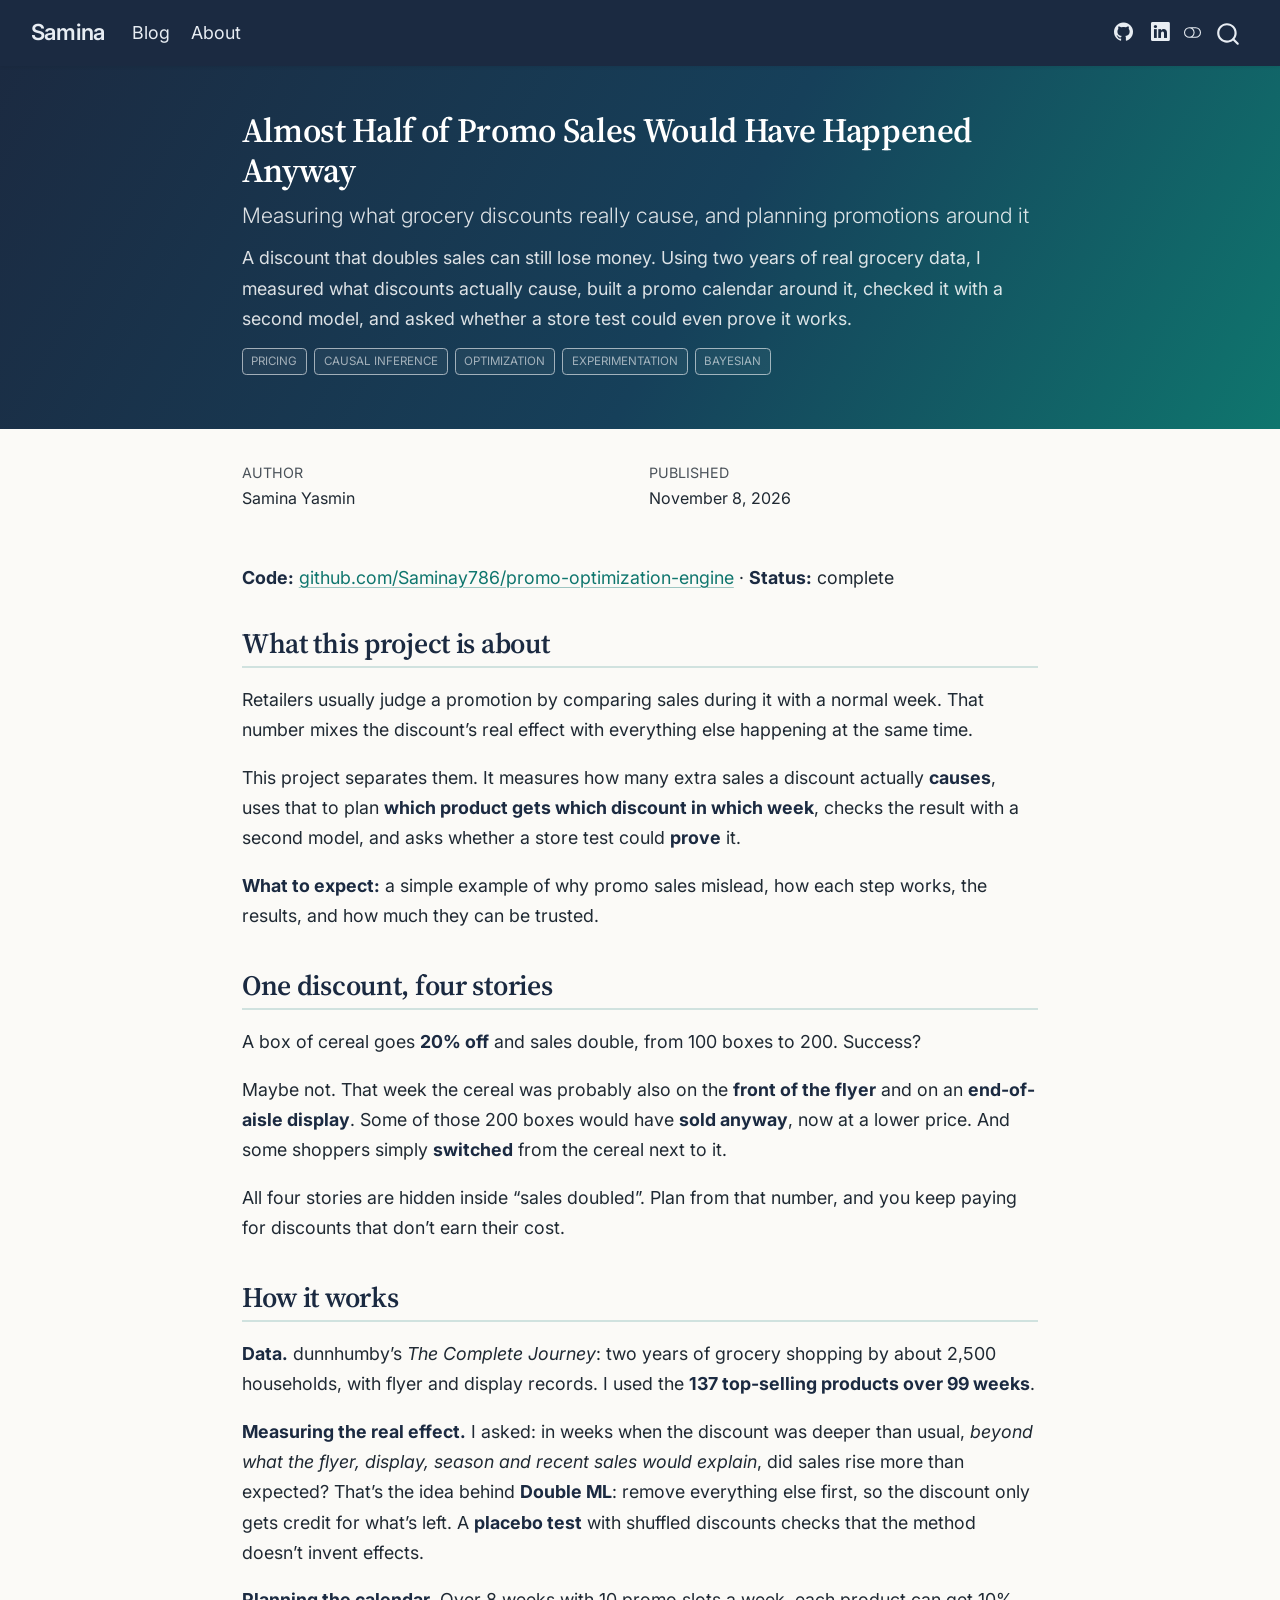
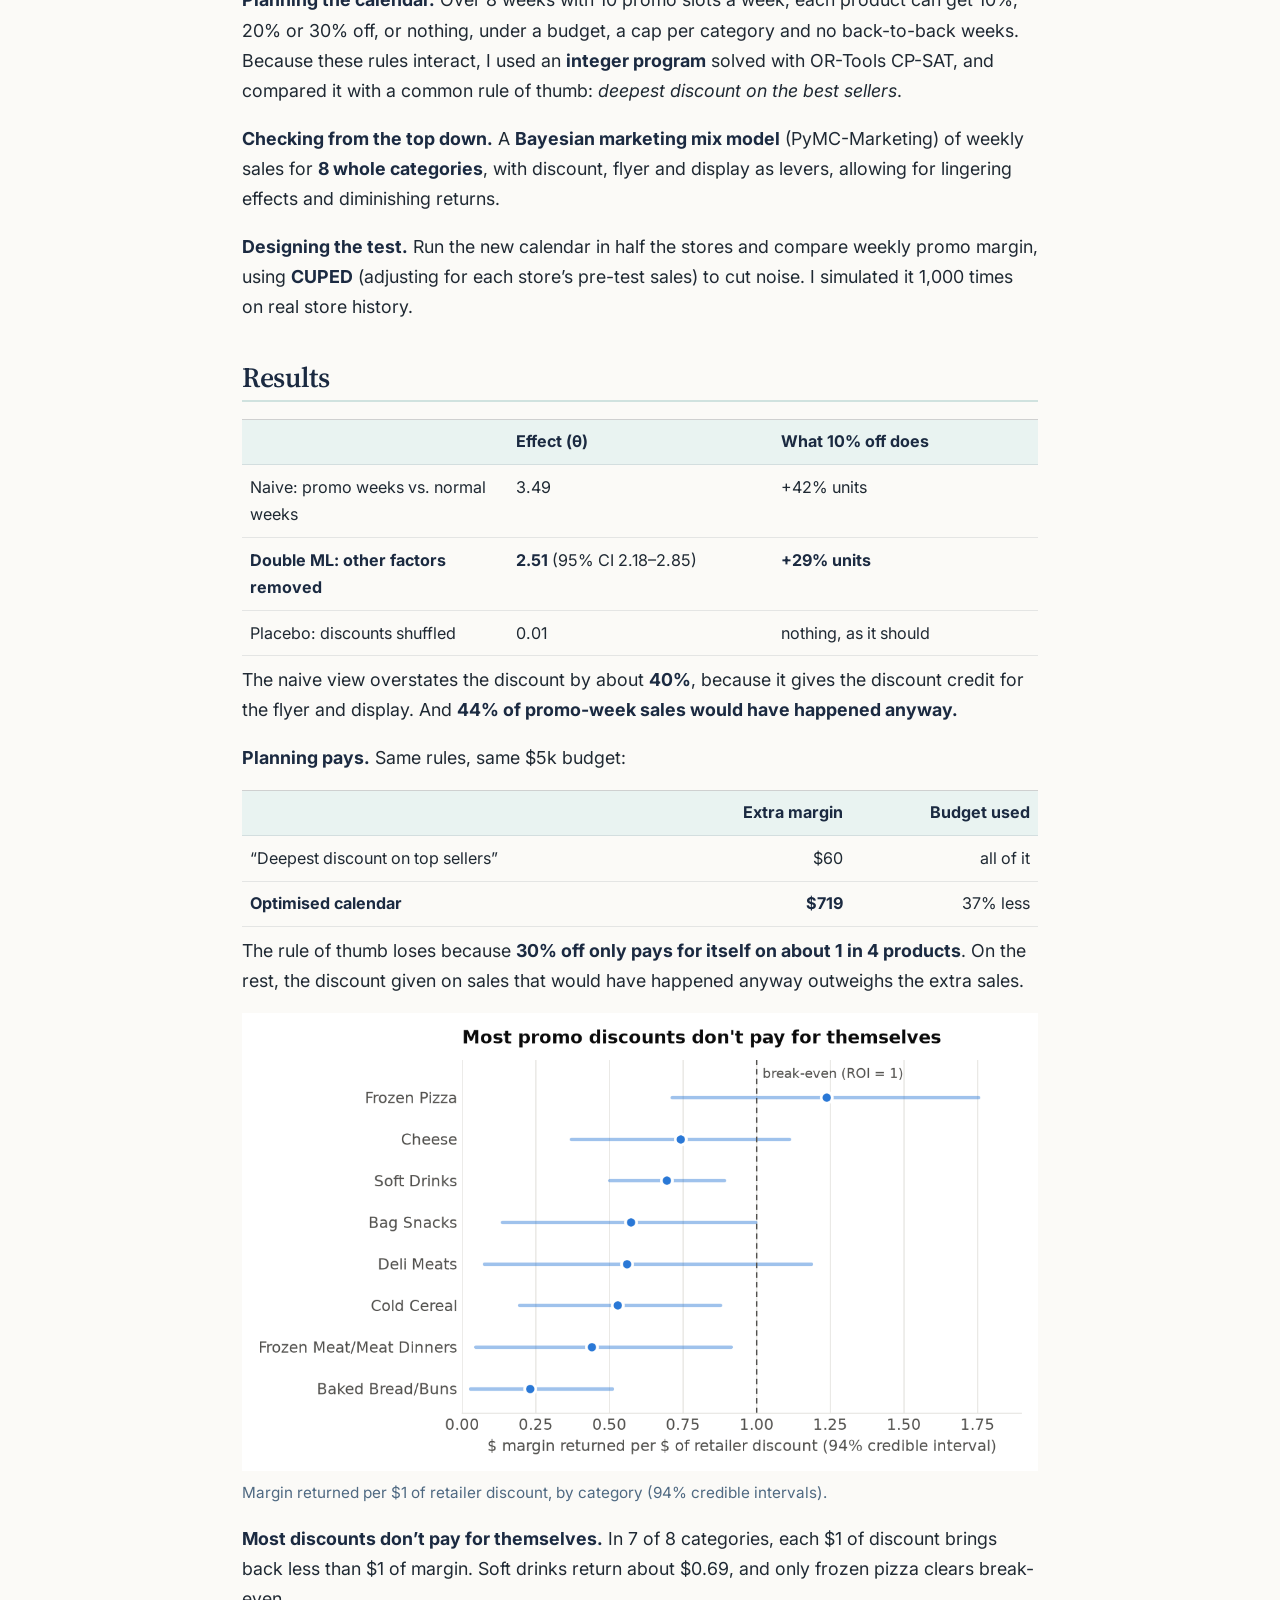
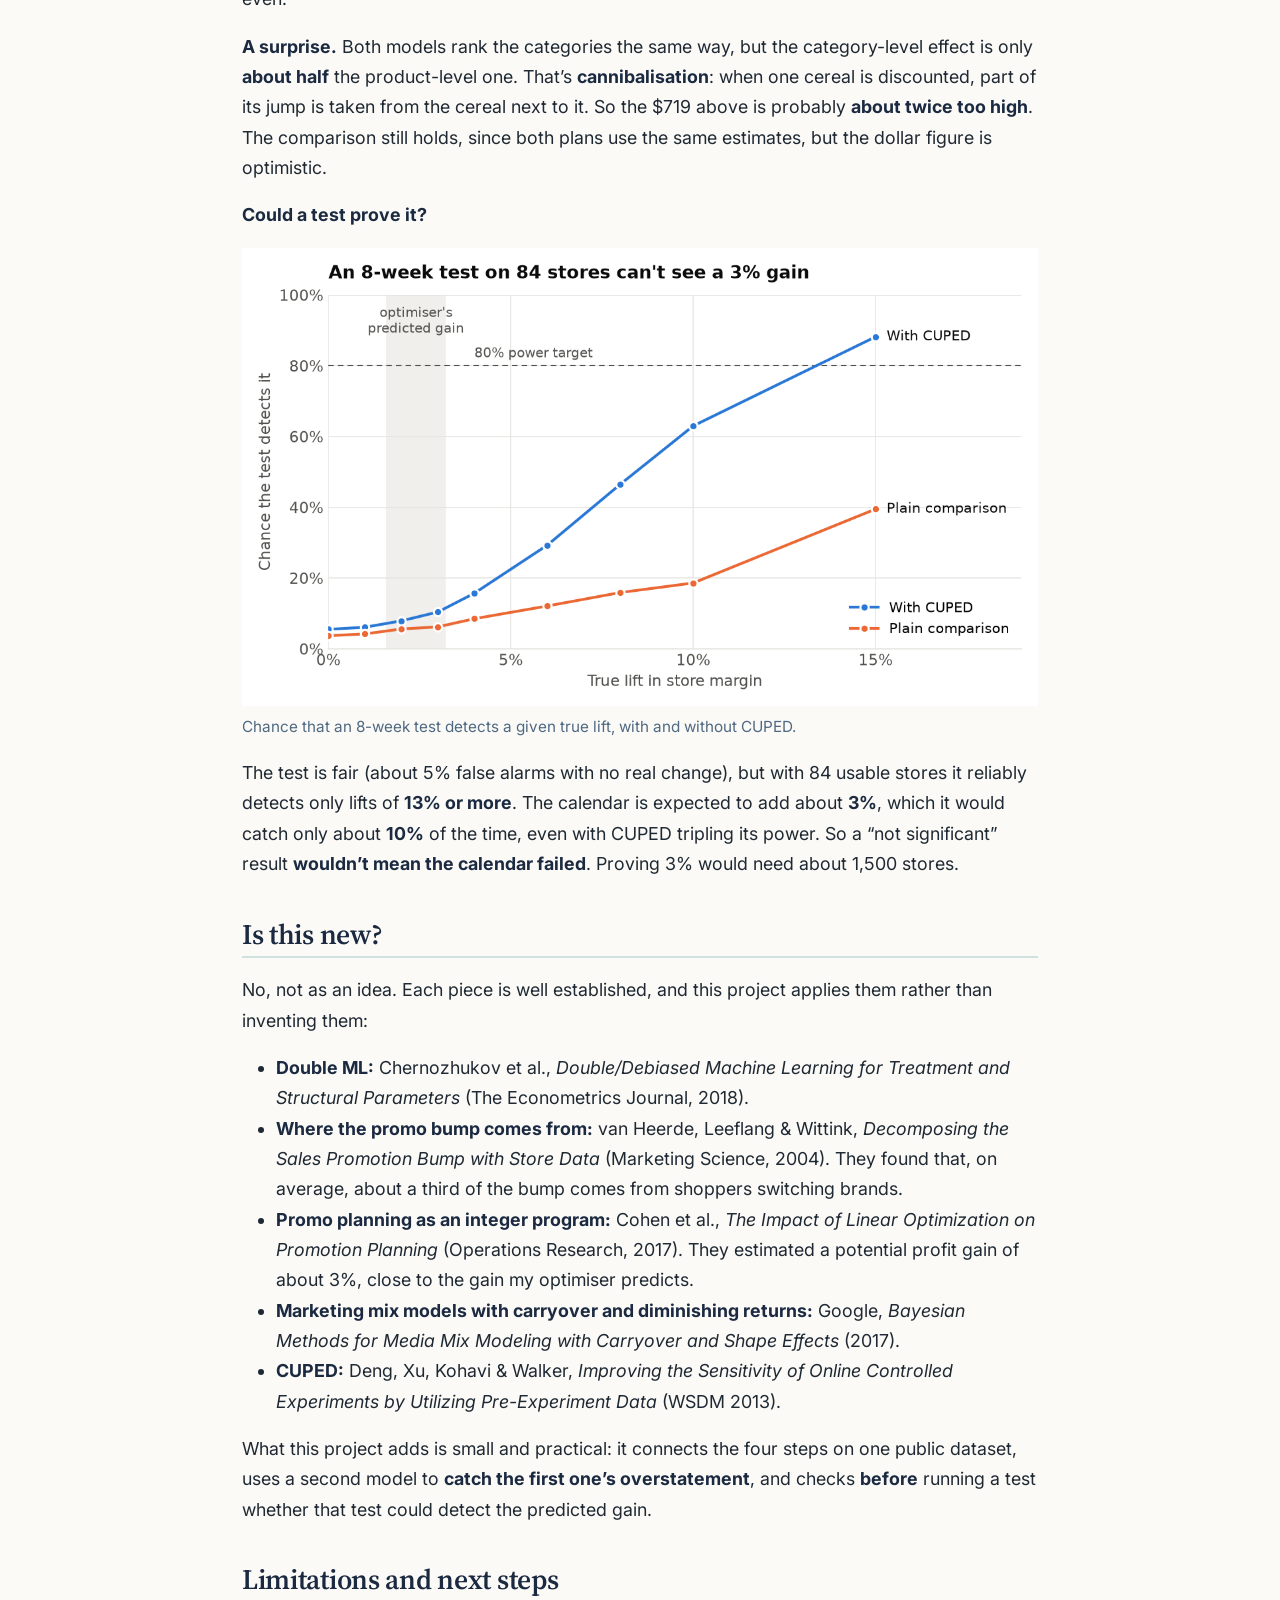
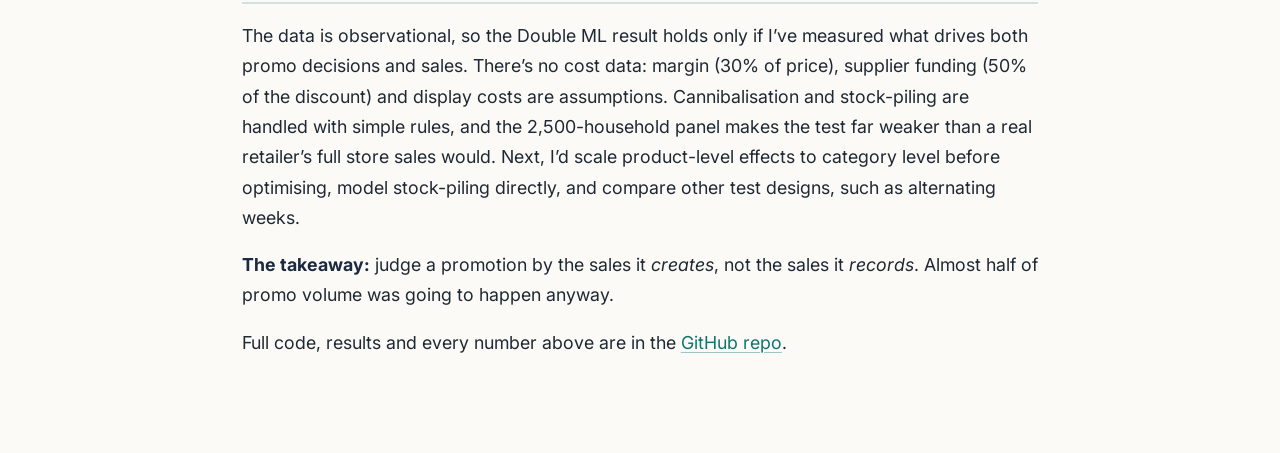
==== commit 665b8481: "Built site for gh-pages" ====
--- a/posts/2026-11-08-promo-sales-that-would-happen-anyway/index.html
+++ b/posts/2026-11-08-promo-sales-that-would-happen-anyway/index.html
@@ -46,10 +46,14 @@
 <script src="../../site_libs/quarto-html/tippy.umd.min.js"></script>
 <script src="../../site_libs/quarto-html/anchor.min.js"></script>
 <link href="../../site_libs/quarto-html/tippy.css" rel="stylesheet">
-<link href="../../site_libs/quarto-html/quarto-syntax-highlighting-63b5708e65d6cd79cd7618c58d0c21e7.css" rel="stylesheet" id="quarto-text-highlighting-styles">
+<link href="../../site_libs/quarto-html/quarto-syntax-highlighting-63b5708e65d6cd79cd7618c58d0c21e7.css" rel="stylesheet" class="quarto-color-scheme" id="quarto-text-highlighting-styles">
+<link href="../../site_libs/quarto-html/quarto-syntax-highlighting-dark-447e42e69aaa9833c0ba1b986f430b20.css" rel="stylesheet" class="quarto-color-scheme quarto-color-alternate" id="quarto-text-highlighting-styles">
+<link href="../../site_libs/quarto-html/quarto-syntax-highlighting-63b5708e65d6cd79cd7618c58d0c21e7.css" rel="stylesheet" class="quarto-color-scheme-extra" id="quarto-text-highlighting-styles">
 <script src="../../site_libs/bootstrap/bootstrap.min.js"></script>
 <link href="../../site_libs/bootstrap/bootstrap-icons.css" rel="stylesheet">
-<link href="../../site_libs/bootstrap/bootstrap-48eea8e06ff06eb442a2daacfce5ac08.min.css" rel="stylesheet" append-hash="true" id="quarto-bootstrap" data-mode="light">
+<link href="../../site_libs/bootstrap/bootstrap-a97ca9bfbb498667065e94fabc60f417.min.css" rel="stylesheet" append-hash="true" class="quarto-color-scheme" id="quarto-bootstrap" data-mode="light">
+<link href="../../site_libs/bootstrap/bootstrap-dark-599d90cf8260802e747ac96417eda14f.min.css" rel="stylesheet" append-hash="true" class="quarto-color-scheme quarto-color-alternate" id="quarto-bootstrap" data-mode="dark">
+<link href="../../site_libs/bootstrap/bootstrap-a97ca9bfbb498667065e94fabc60f417.min.css" rel="stylesheet" append-hash="true" class="quarto-color-scheme-extra" id="quarto-bootstrap" data-mode="light">
 <script id="quarto-search-options" type="application/json">{
   "location": "navbar",
   "copy-button": false,
@@ -82,7 +86,177 @@
 <link rel="stylesheet" href="../../styles.css">
 </head>
 
-<body class="nav-fixed fullcontent quarto-light"><a id="quarto-skip-link" class="visually-hidden-focusable" href="#quarto-document-content">Skip to main content</a>
+<body class="nav-fixed fullcontent quarto-light"><a id="quarto-skip-link" class="visually-hidden-focusable" href="#quarto-document-content">Skip to main content</a><script id="quarto-html-before-body" type="application/javascript">
+    const toggleBodyColorMode = (bsSheetEl) => {
+      const mode = bsSheetEl.getAttribute("data-mode");
+      const bodyEl = window.document.querySelector("body");
+      if (mode === "dark") {
+        bodyEl.classList.add("quarto-dark");
+        bodyEl.classList.remove("quarto-light");
+      } else {
+        bodyEl.classList.add("quarto-light");
+        bodyEl.classList.remove("quarto-dark");
+      }
+    }
+    const toggleBodyColorPrimary = () => {
+      const bsSheetEl = window.document.querySelector("link#quarto-bootstrap:not([rel=disabled-stylesheet])");
+      if (bsSheetEl) {
+        toggleBodyColorMode(bsSheetEl);
+      }
+    }
+    const setColorSchemeToggle = (alternate) => {
+      const toggles = window.document.querySelectorAll('.quarto-color-scheme-toggle');
+      for (let i=0; i < toggles.length; i++) {
+        const toggle = toggles[i];
+        if (toggle) {
+          toggle.setAttribute("aria-checked", alternate ? "true" : "false");
+          if (alternate) {
+            toggle.classList.add("alternate");
+          } else {
+            toggle.classList.remove("alternate");
+          }
+        }
+      }
+    };
+    const toggleColorMode = (alternate) => {
+      // Switch the stylesheets
+      const primaryStylesheets = window.document.querySelectorAll('link.quarto-color-scheme:not(.quarto-color-alternate)');
+      const alternateStylesheets = window.document.querySelectorAll('link.quarto-color-scheme.quarto-color-alternate');
+      manageTransitions('#quarto-margin-sidebar .nav-link', false);
+      if (alternate) {
+        // note: dark is layered on light, we don't disable primary!
+        enableStylesheet(alternateStylesheets);
+        for (const sheetNode of alternateStylesheets) {
+          if (sheetNode.id === "quarto-bootstrap") {
+            toggleBodyColorMode(sheetNode);
+          }
+        }
+      } else {
+        disableStylesheet(alternateStylesheets);
+        enableStylesheet(primaryStylesheets)
+        toggleBodyColorPrimary();
+      }
+      manageTransitions('#quarto-margin-sidebar .nav-link', true);
+      // Switch the toggles
+      setColorSchemeToggle(alternate)
+    }
+    // Hack to workaround the fact that safari doesn't
+    // properly recolor the scrollbar when toggling (#1455).
+    // Not run on load: stylesheets are set before first paint there, and
+    // scrolling would undo the scroll to a URL fragment (#14973).
+    // The one pixel nudge keeps the reader where they were.
+    const refreshSafariScrollbar = () => {
+      if (navigator.userAgent.indexOf('Safari') > 0 && navigator.userAgent.indexOf('Chrome') == -1) {
+        manageTransitions("body", false);
+        const scrollY = window.scrollY;
+        window.scrollTo(0, scrollY > 0 ? scrollY - 1 : 1);
+        setTimeout(() => {
+          window.scrollTo(0, scrollY);
+          manageTransitions("body", true);
+        }, 40);
+      }
+    }
+    const disableStylesheet = (stylesheets) => {
+      for (let i=0; i < stylesheets.length; i++) {
+        const stylesheet = stylesheets[i];
+        stylesheet.rel = 'disabled-stylesheet';
+      }
+    }
+    const enableStylesheet = (stylesheets) => {
+      for (let i=0; i < stylesheets.length; i++) {
+        const stylesheet = stylesheets[i];
+        if(stylesheet.rel !== 'stylesheet') { // for Chrome, which will still FOUC without this check
+          stylesheet.rel = 'stylesheet';
+        }
+      }
+    }
+    const manageTransitions = (selector, allowTransitions) => {
+      const els = window.document.querySelectorAll(selector);
+      for (let i=0; i < els.length; i++) {
+        const el = els[i];
+        if (allowTransitions) {
+          el.classList.remove('notransition');
+        } else {
+          el.classList.add('notransition');
+        }
+      }
+    }
+    const isFileUrl = () => {
+      return window.location.protocol === 'file:';
+    }
+    const hasAlternateSentinel = () => {
+      let styleSentinel = getColorSchemeSentinel();
+      if (styleSentinel !== null) {
+        return styleSentinel === "alternate";
+      } else {
+        return false;
+      }
+    }
+    const setStyleSentinel = (alternate) => {
+      const value = alternate ? "alternate" : "default";
+      if (!isFileUrl()) {
+        window.localStorage.setItem("quarto-color-scheme", value);
+      } else {
+        localAlternateSentinel = value;
+      }
+    }
+    const getColorSchemeSentinel = () => {
+      if (!isFileUrl()) {
+        const storageValue = window.localStorage.getItem("quarto-color-scheme");
+        return storageValue != null ? storageValue : localAlternateSentinel;
+      } else {
+        return localAlternateSentinel;
+      }
+    }
+    const toggleGiscusIfUsed = (isAlternate, darkModeDefault) => {
+      const baseTheme = document.querySelector('#giscus-base-theme')?.value ?? 'light';
+      const alternateTheme = document.querySelector('#giscus-alt-theme')?.value ?? 'dark';
+      let newTheme = '';
+      if(authorPrefersDark) {
+        newTheme = isAlternate ? baseTheme : alternateTheme;
+      } else {
+        newTheme = isAlternate ? alternateTheme : baseTheme;
+      }
+      const changeGiscusTheme = () => {
+        // From: https://github.com/giscus/giscus/issues/336
+        const sendMessage = (message) => {
+          const iframe = document.querySelector('iframe.giscus-frame');
+          if (!iframe) return;
+          iframe.contentWindow.postMessage({ giscus: message }, 'https://giscus.app');
+        }
+        sendMessage({
+          setConfig: {
+            theme: newTheme
+          }
+        });
+      }
+      const isGiscussLoaded = window.document.querySelector('iframe.giscus-frame') !== null;
+      if (isGiscussLoaded) {
+        changeGiscusTheme();
+      }
+    };
+    const authorPrefersDark = false;
+    const darkModeDefault = authorPrefersDark;
+      document.querySelector('link#quarto-text-highlighting-styles.quarto-color-scheme-extra').rel = 'disabled-stylesheet';
+      document.querySelector('link#quarto-bootstrap.quarto-color-scheme-extra').rel = 'disabled-stylesheet';
+    let localAlternateSentinel = darkModeDefault ? 'alternate' : 'default';
+    // Dark / light mode switch
+    window.quartoToggleColorScheme = () => {
+      // Read the current dark / light value
+      let toAlternate = !hasAlternateSentinel();
+      toggleColorMode(toAlternate);
+      refreshSafariScrollbar();
+      setStyleSentinel(toAlternate);
+      toggleGiscusIfUsed(toAlternate, darkModeDefault);
+      window.dispatchEvent(new Event('resize'));
+    };
+    // Switch to dark mode if need be
+    if (hasAlternateSentinel()) {
+      toggleColorMode(true);
+    } else {
+      toggleColorMode(false);
+    }
+  </script>
 
 <div id="quarto-search-results"></div>
   <header id="quarto-header" class="headroom fixed-top quarto-banner">
@@ -121,6 +295,7 @@
 </ul>
           </div> <!-- /navcollapse -->
             <div class="quarto-navbar-tools">
+  <button type="button" role="switch" aria-checked="false" class="quarto-color-scheme-toggle quarto-navigation-tool  px-1" onclick="window.quartoToggleColorScheme(); return false;" title="Toggle dark mode" aria-label="Toggle dark mode"><i class="bi"></i></button>
 </div>
             <div id="quarto-search" class="" title="Search"></div>
       </div> <!-- /container-fluid -->
@@ -174,6 +349,7 @@
     
 <!-- main -->
 <main class="content quarto-banner-title-block" id="quarto-document-content" tabindex="-1">
+
 
 
 
@@ -298,6 +474,54 @@
 </main> <!-- /main -->
 <script id="quarto-html-after-body" type="application/javascript">
   window.document.addEventListener("DOMContentLoaded", function (event) {
+    // Ensure there is a toggle, if there isn't float one in the top right
+    if (window.document.querySelector('.quarto-color-scheme-toggle') === null) {
+      const toggle = window.document.createElement('button');
+      toggle.type = "button";
+      toggle.setAttribute("role", "switch");
+      toggle.setAttribute("aria-checked", "false");
+      toggle.classList.add('top-right');
+      toggle.classList.add('quarto-color-scheme-toggle');
+      toggle.setAttribute("aria-label", "Toggle dark mode");
+      toggle.onclick = function() { try { window.quartoToggleColorScheme(); } catch {} return false; };
+      const i = window.document.createElement("i");
+      i.classList.add('bi');
+      toggle.appendChild(i);
+      // Put the toggle in a landmark of its own, so that landmark navigation
+      // can reach it.
+      //
+      // The container is always a fresh direct child of body, and the toggle is
+      // never moved into page furniture that the theme or the author controls.
+      // The toggle is positioned against the page, so any ancestor that
+      // establishes a containing block captures it: a positioned element or a
+      // grid for position: absolute, and transform, filter, will-change or
+      // contain for position: fixed. A direct child of body has none of these
+      // to inherit, and the shift when one appears is silent and visual.
+      //
+      // ARIA says a document should have at most one banner, and axe reports a
+      // duplicate whether or not the banners carry distinct labels. So use a
+      // header when the page has no banner yet, and a named region otherwise.
+      //
+      // A header is a banner wherever it sits, unless it is inside sectioning
+      // content, so this cannot just look at the children of body: a custom
+      // page layout wraps the title block header in a plain div. An explicit
+      // role="banner" always counts.
+      const sectioning = 'article, aside, main, nav, section, [role="article"], [role="complementary"], [role="main"], [role="navigation"], [role="region"]';
+      const hasBanner = Array.from(
+        window.document.querySelectorAll('header:not([role]), [role="banner"]')
+      ).some(function(el) {
+        return el.hasAttribute("role") || el.closest(sectioning) === null;
+      });
+      const container = window.document.createElement(hasBanner ? "div" : "header");
+      if (hasBanner) {
+        container.setAttribute("role", "region");
+        container.setAttribute("aria-label", "Toggle dark mode");
+      }
+      container.classList.add('quarto-color-scheme-toggle-container');
+      container.appendChild(toggle);
+      window.document.body.appendChild(container);
+    }
+    setColorSchemeToggle(hasAlternateSentinel())
     const icon = "";
     const anchorJS = new window.AnchorJS();
     anchorJS.options = {
--- a/site_libs/quarto-html/quarto-syntax-highlighting-dark-447e42e69aaa9833c0ba1b986f430b20.css
+++ b/site_libs/quarto-html/quarto-syntax-highlighting-dark-447e42e69aaa9833c0ba1b986f430b20.css
@@ -0,0 +1,219 @@
+/* quarto syntax highlight colors */
+:root {
+  --quarto-hl-al-color: #f07178;
+  --quarto-hl-an-color: #d4d0ab;
+  --quarto-hl-at-color: #00e0e0;
+  --quarto-hl-bn-color: #d4d0ab;
+  --quarto-hl-bu-color: #abe338;
+  --quarto-hl-ch-color: #abe338;
+  --quarto-hl-co-color: #f8f8f2;
+  --quarto-hl-cv-color: #ffd700;
+  --quarto-hl-cn-color: #ffd700;
+  --quarto-hl-cf-color: #ffa07a;
+  --quarto-hl-dt-color: #ffa07a;
+  --quarto-hl-dv-color: #d4d0ab;
+  --quarto-hl-do-color: #f8f8f2;
+  --quarto-hl-er-color: #f07178;
+  --quarto-hl-ex-color: #00e0e0;
+  --quarto-hl-fl-color: #d4d0ab;
+  --quarto-hl-fu-color: #ffa07a;
+  --quarto-hl-im-color: #abe338;
+  --quarto-hl-in-color: #d4d0ab;
+  --quarto-hl-kw-color: #ffa07a;
+  --quarto-hl-op-color: #ffa07a;
+  --quarto-hl-ot-color: #00e0e0;
+  --quarto-hl-pp-color: #dcc6e0;
+  --quarto-hl-re-color: #00e0e0;
+  --quarto-hl-sc-color: #abe338;
+  --quarto-hl-ss-color: #abe338;
+  --quarto-hl-st-color: #abe338;
+  --quarto-hl-va-color: #00e0e0;
+  --quarto-hl-vs-color: #abe338;
+  --quarto-hl-wa-color: #dcc6e0;
+}
+
+/* other quarto variables */
+:root {
+  --quarto-font-monospace: SFMono-Regular, Menlo, Monaco, Consolas, "Liberation Mono", "Courier New", monospace;
+}
+
+/* syntax highlight based on Pandoc's rules */
+pre > code.sourceCode > span {
+  color: #f8f8f2;
+}
+
+code.sourceCode > span {
+  color: #f8f8f2;
+}
+
+div.sourceCode,
+div.sourceCode pre.sourceCode {
+  color: #f8f8f2;
+}
+
+/* Normal */
+code span {
+  color: #f8f8f2;
+}
+
+/* Alert */
+code span.al {
+  color: #f07178;
+}
+
+/* Annotation */
+code span.an {
+  color: #d4d0ab;
+}
+
+/* Attribute */
+code span.at {
+  color: #00e0e0;
+}
+
+/* BaseN */
+code span.bn {
+  color: #d4d0ab;
+}
+
+/* BuiltIn */
+code span.bu {
+  color: #abe338;
+}
+
+/* ControlFlow */
+code span.cf {
+  font-weight: bold;
+  color: #ffa07a;
+}
+
+/* Char */
+code span.ch {
+  color: #abe338;
+}
+
+/* Constant */
+code span.cn {
+  color: #ffd700;
+}
+
+/* Comment */
+code span.co {
+  font-style: italic;
+  color: #f8f8f2;
+}
+
+/* CommentVar */
+code span.cv {
+  color: #ffd700;
+}
+
+/* Documentation */
+code span.do {
+  color: #f8f8f2;
+}
+
+/* DataType */
+code span.dt {
+  color: #ffa07a;
+}
+
+/* DecVal */
+code span.dv {
+  color: #d4d0ab;
+}
+
+/* Error */
+code span.er {
+  color: #f07178;
+  text-decoration: underline;
+}
+
+/* Extension */
+code span.ex {
+  font-weight: bold;
+  color: #00e0e0;
+}
+
+/* Float */
+code span.fl {
+  color: #d4d0ab;
+}
+
+/* Function */
+code span.fu {
+  color: #ffa07a;
+}
+
+/* Import */
+code span.im {
+  color: #abe338;
+}
+
+/* Information */
+code span.in {
+  color: #d4d0ab;
+}
+
+/* Keyword */
+code span.kw {
+  font-weight: bold;
+  color: #ffa07a;
+}
+
+/* Operator */
+code span.op {
+  color: #ffa07a;
+}
+
+/* Other */
+code span.ot {
+  color: #00e0e0;
+}
+
+/* Preprocessor */
+code span.pp {
+  color: #dcc6e0;
+}
+
+/* RegionMarker */
+code span.re {
+  background-color: #f8f8f2;
+  color: #00e0e0;
+}
+
+/* SpecialChar */
+code span.sc {
+  color: #abe338;
+}
+
+/* SpecialString */
+code span.ss {
+  color: #abe338;
+}
+
+/* String */
+code span.st {
+  color: #abe338;
+}
+
+/* Variable */
+code span.va {
+  color: #00e0e0;
+}
+
+/* VerbatimString */
+code span.vs {
+  color: #abe338;
+}
+
+/* Warning */
+code span.wa {
+  color: #dcc6e0;
+}
+
+.prevent-inlining {
+  content: "</";
+}
+
+/*# sourceMappingURL=be8e1111c2b710f7c3a4926ffa2967aa.css.map */
